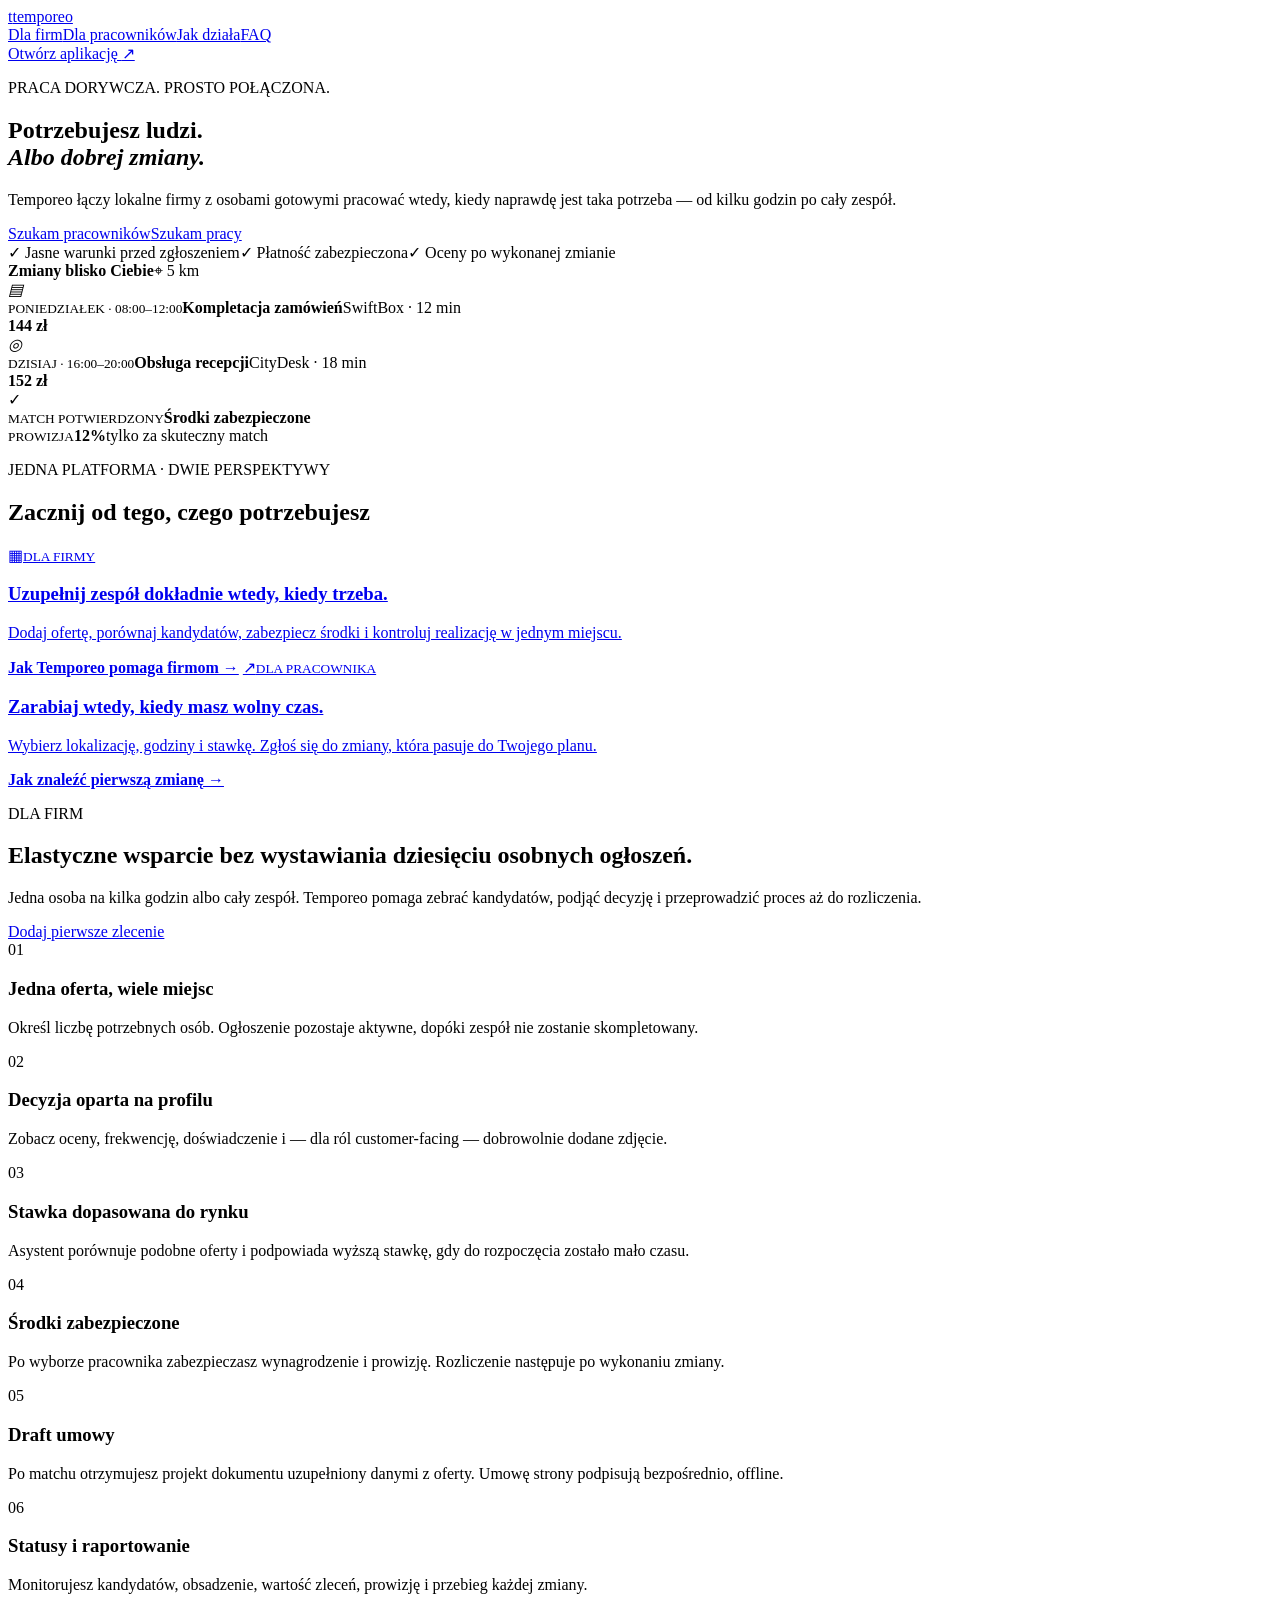
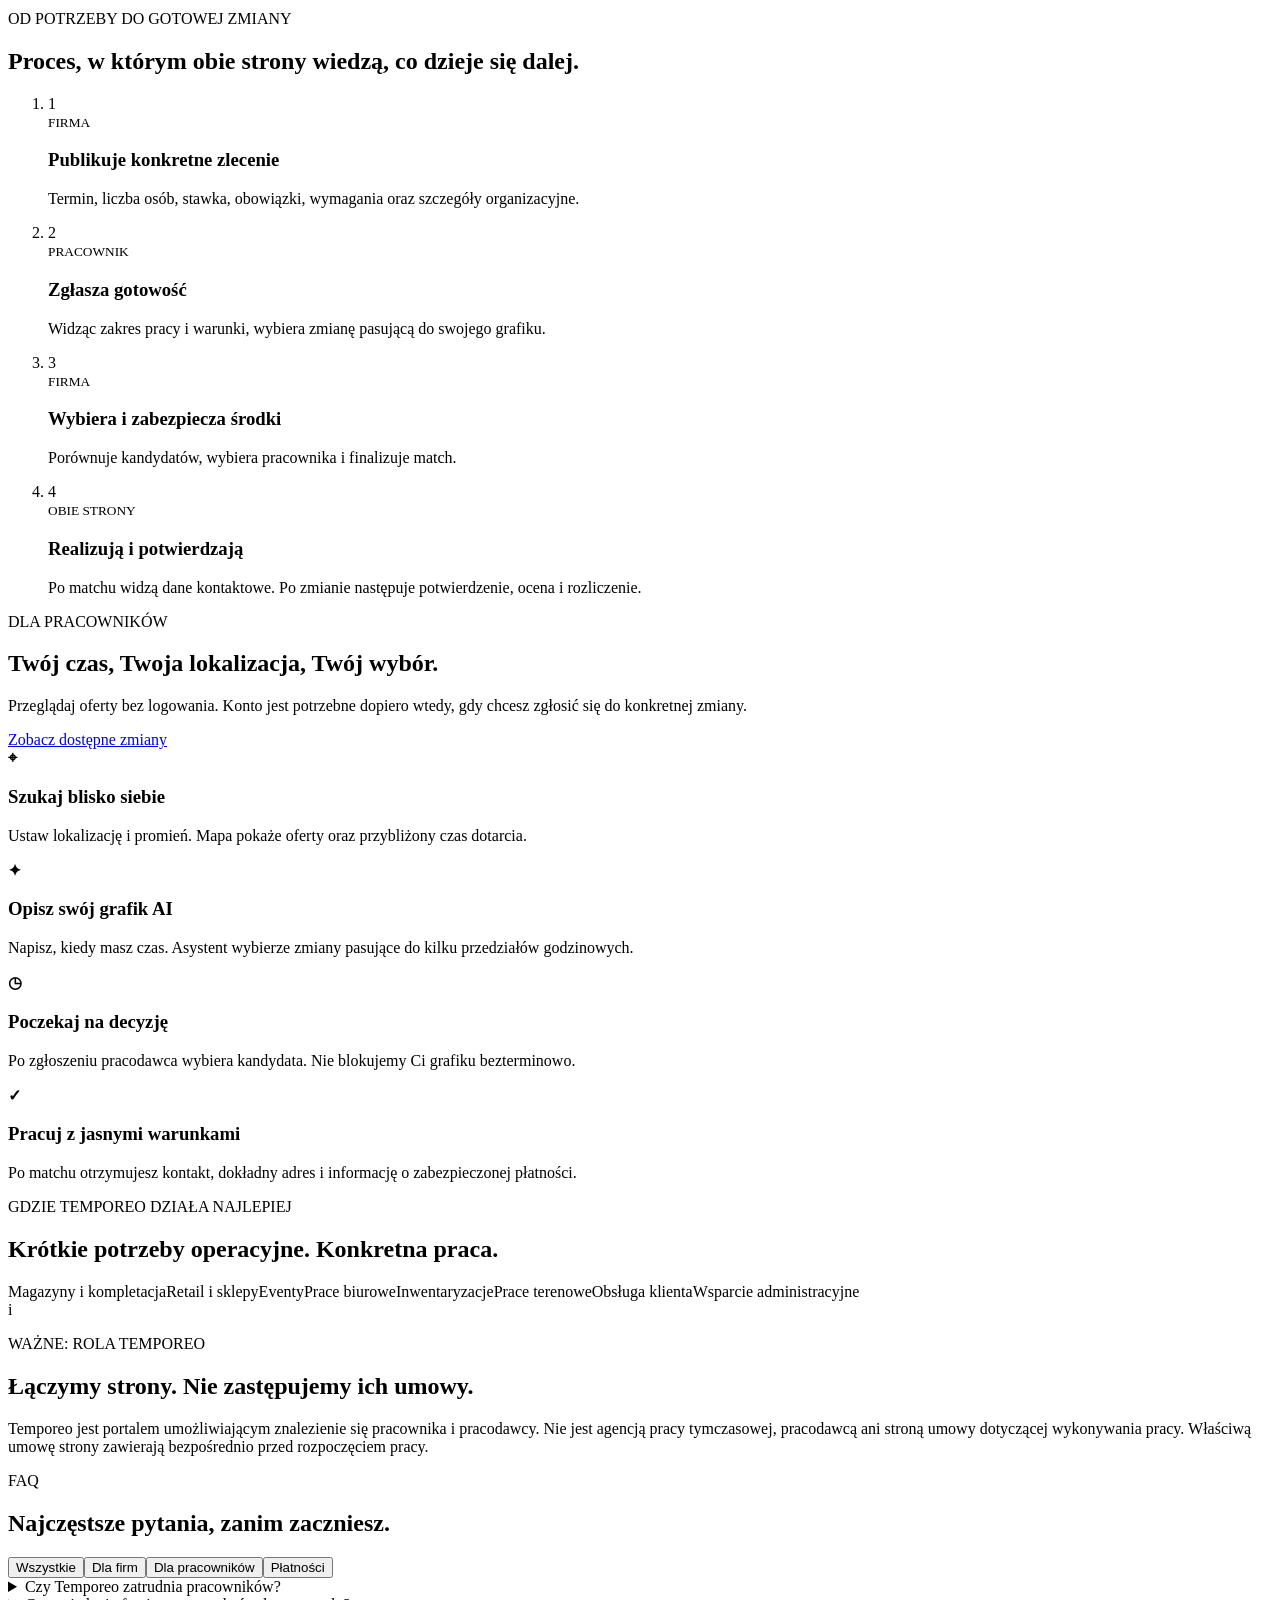
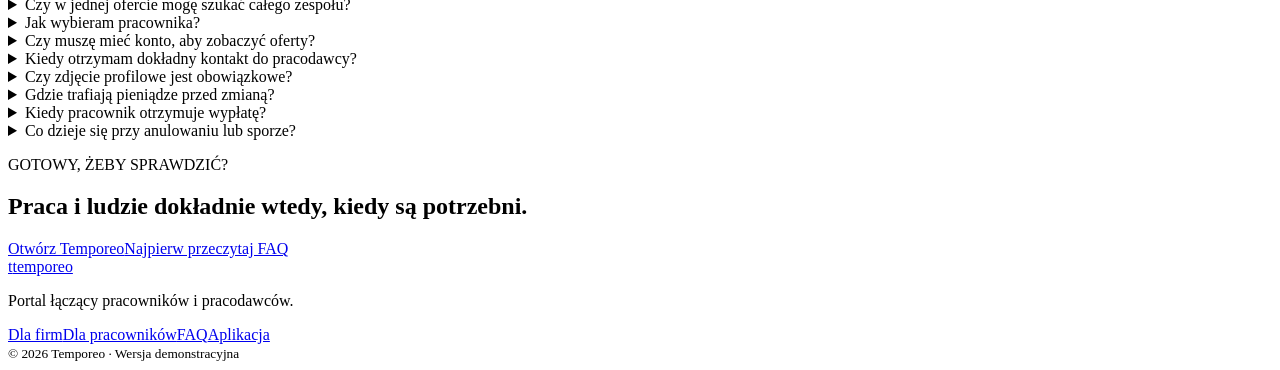
==== marketing.html @ 5b1dfc1e "Add Temporeo marketing landing page" ====
<!doctype html>
<html lang="pl">
<head>
  <meta charset="UTF-8">
  <meta name="viewport" content="width=device-width,initial-scale=1">
  <meta name="theme-color" content="#0b1739">
  <meta name="description" content="Temporeo łączy firmy potrzebujące elastycznego wsparcia z osobami gotowymi podjąć krótkie, lokalne zlecenia.">
  <title>Temporeo — elastyczna praca i szybkie wsparcie dla firm</title>
  <link rel="preconnect" href="https://fonts.googleapis.com">
  <link rel="preconnect" href="https://fonts.gstatic.com" crossorigin>
  <link href="https://fonts.googleapis.com/css2?family=DM+Sans:wght@400;500;600;700&family=Manrope:wght@600;700;800&display=swap" rel="stylesheet">
  <link rel="stylesheet" href="marketing.css">
</head>
<body>
  <header class="m-nav">
    <a class="m-brand" href="#top"><span>t</span>temporeo</a>
    <nav aria-label="Nawigacja strony">
      <a href="#firmy">Dla firm</a><a href="#pracownicy">Dla pracowników</a><a href="#jak-dziala">Jak działa</a><a href="#faq">FAQ</a>
    </nav>
    <a class="nav-cta" href="index.html">Otwórz aplikację <span>↗</span></a>
  </header>

  <main id="top">
    <section class="m-hero">
      <div class="hero-copy">
        <p class="kicker"><i></i> PRACA DORYWCZA. PROSTO POŁĄCZONA.</p>
        <h1>Potrzebujesz ludzi.<br><em>Albo dobrej zmiany.</em></h1>
        <p class="hero-lead">Temporeo łączy lokalne firmy z osobami gotowymi pracować wtedy, kiedy naprawdę jest taka potrzeba — od kilku godzin po cały zespół.</p>
        <div class="hero-actions"><a class="cta lime" href="#firmy">Szukam pracowników</a><a class="cta ghost" href="#pracownicy">Szukam pracy</a></div>
        <div class="hero-proof"><span>✓ Jasne warunki przed zgłoszeniem</span><span>✓ Płatność zabezpieczona</span><span>✓ Oceny po wykonanej zmianie</span></div>
      </div>
      <div class="hero-product" aria-label="Podgląd działania aplikacji Temporeo">
        <div class="phone-card">
          <div class="phone-top"><b>Zmiany blisko Ciebie</b><span>⌖ 5 km</span></div>
          <article><i>▤</i><div><small>PONIEDZIAŁEK · 08:00–12:00</small><strong>Kompletacja zamówień</strong><span>SwiftBox · 12 min</span></div><b>144 zł</b></article>
          <article><i>◎</i><div><small>DZISIAJ · 16:00–20:00</small><strong>Obsługa recepcji</strong><span>CityDesk · 18 min</span></div><b>152 zł</b></article>
          <div class="match-card"><span>✓</span><div><small>MATCH POTWIERDZONY</small><strong>Środki zabezpieczone</strong></div></div>
        </div>
        <div class="floating-stat"><small>PROWIZJA</small><strong>12%</strong><span>tylko za skuteczny match</span></div>
      </div>
    </section>

    <section class="role-choice" aria-labelledby="role-title">
      <p class="kicker">JEDNA PLATFORMA · DWIE PERSPEKTYWY</p><h2 id="role-title">Zacznij od tego, czego potrzebujesz</h2>
      <div class="role-grid">
        <a href="#firmy" class="role-card company"><span class="role-icon">▦</span><small>DLA FIRMY</small><h3>Uzupełnij zespół dokładnie wtedy, kiedy trzeba.</h3><p>Dodaj ofertę, porównaj kandydatów, zabezpiecz środki i kontroluj realizację w jednym miejscu.</p><b>Jak Temporeo pomaga firmom →</b></a>
        <a href="#pracownicy" class="role-card worker"><span class="role-icon">↗</span><small>DLA PRACOWNIKA</small><h3>Zarabiaj wtedy, kiedy masz wolny czas.</h3><p>Wybierz lokalizację, godziny i stawkę. Zgłoś się do zmiany, która pasuje do Twojego planu.</p><b>Jak znaleźć pierwszą zmianę →</b></a>
      </div>
    </section>

    <section id="firmy" class="audience-section navy-section">
      <div class="audience-intro"><p class="kicker">DLA FIRM</p><h2>Elastyczne wsparcie bez wystawiania dziesięciu osobnych ogłoszeń.</h2><p>Jedna osoba na kilka godzin albo cały zespół. Temporeo pomaga zebrać kandydatów, podjąć decyzję i przeprowadzić proces aż do rozliczenia.</p><a class="cta lime" href="index.html">Dodaj pierwsze zlecenie</a></div>
      <div class="benefit-grid">
        <article><span>01</span><h3>Jedna oferta, wiele miejsc</h3><p>Określ liczbę potrzebnych osób. Ogłoszenie pozostaje aktywne, dopóki zespół nie zostanie skompletowany.</p></article>
        <article><span>02</span><h3>Decyzja oparta na profilu</h3><p>Zobacz oceny, frekwencję, doświadczenie i — dla ról customer-facing — dobrowolnie dodane zdjęcie.</p></article>
        <article><span>03</span><h3>Stawka dopasowana do rynku</h3><p>Asystent porównuje podobne oferty i podpowiada wyższą stawkę, gdy do rozpoczęcia zostało mało czasu.</p></article>
        <article><span>04</span><h3>Środki zabezpieczone</h3><p>Po wyborze pracownika zabezpieczasz wynagrodzenie i prowizję. Rozliczenie następuje po wykonaniu zmiany.</p></article>
        <article><span>05</span><h3>Draft umowy</h3><p>Po matchu otrzymujesz projekt dokumentu uzupełniony danymi z oferty. Umowę strony podpisują bezpośrednio, offline.</p></article>
        <article><span>06</span><h3>Statusy i raportowanie</h3><p>Monitorujesz kandydatów, obsadzenie, wartość zleceń, prowizję i przebieg każdej zmiany.</p></article>
      </div>
    </section>

    <section id="jak-dziala" class="process-section">
      <div class="section-head"><p class="kicker">OD POTRZEBY DO GOTOWEJ ZMIANY</p><h2>Proces, w którym obie strony wiedzą, co dzieje się dalej.</h2></div>
      <ol class="process-list">
        <li><span>1</span><div><small>FIRMA</small><h3>Publikuje konkretne zlecenie</h3><p>Termin, liczba osób, stawka, obowiązki, wymagania oraz szczegóły organizacyjne.</p></div></li>
        <li><span>2</span><div><small>PRACOWNIK</small><h3>Zgłasza gotowość</h3><p>Widząc zakres pracy i warunki, wybiera zmianę pasującą do swojego grafiku.</p></div></li>
        <li><span>3</span><div><small>FIRMA</small><h3>Wybiera i zabezpiecza środki</h3><p>Porównuje kandydatów, wybiera pracownika i finalizuje match.</p></div></li>
        <li><span>4</span><div><small>OBIE STRONY</small><h3>Realizują i potwierdzają</h3><p>Po matchu widzą dane kontaktowe. Po zmianie następuje potwierdzenie, ocena i rozliczenie.</p></div></li>
      </ol>
    </section>

    <section id="pracownicy" class="audience-section worker-section">
      <div class="audience-intro"><p class="kicker">DLA PRACOWNIKÓW</p><h2>Twój czas, Twoja lokalizacja, Twój wybór.</h2><p>Przeglądaj oferty bez logowania. Konto jest potrzebne dopiero wtedy, gdy chcesz zgłosić się do konkretnej zmiany.</p><a class="cta navy" href="index.html">Zobacz dostępne zmiany</a></div>
      <div class="worker-steps">
        <article><b>⌖</b><h3>Szukaj blisko siebie</h3><p>Ustaw lokalizację i promień. Mapa pokaże oferty oraz przybliżony czas dotarcia.</p></article>
        <article><b>✦</b><h3>Opisz swój grafik AI</h3><p>Napisz, kiedy masz czas. Asystent wybierze zmiany pasujące do kilku przedziałów godzinowych.</p></article>
        <article><b>◷</b><h3>Poczekaj na decyzję</h3><p>Po zgłoszeniu pracodawca wybiera kandydata. Nie blokujemy Ci grafiku bezterminowo.</p></article>
        <article><b>✓</b><h3>Pracuj z jasnymi warunkami</h3><p>Po matchu otrzymujesz kontakt, dokładny adres i informację o zabezpieczonej płatności.</p></article>
      </div>
    </section>

    <section class="scope-section">
      <div><p class="kicker">GDZIE TEMPOREO DZIAŁA NAJLEPIEJ</p><h2>Krótkie potrzeby operacyjne. Konkretna praca.</h2></div>
      <div class="scope-tags"><span>Magazyny i kompletacja</span><span>Retail i sklepy</span><span>Eventy</span><span>Prace biurowe</span><span>Inwentaryzacje</span><span>Prace terenowe</span><span>Obsługa klienta</span><span>Wsparcie administracyjne</span></div>
    </section>

    <section class="role-note">
      <span>i</span><div><p class="kicker">WAŻNE: ROLA TEMPOREO</p><h2>Łączymy strony. Nie zastępujemy ich umowy.</h2><p>Temporeo jest portalem umożliwiającym znalezienie się pracownika i pracodawcy. Nie jest agencją pracy tymczasowej, pracodawcą ani stroną umowy dotyczącej wykonywania pracy. Właściwą umowę strony zawierają bezpośrednio przed rozpoczęciem pracy.</p></div>
    </section>

    <section id="faq" class="faq-section">
      <div class="section-head"><p class="kicker">FAQ</p><h2>Najczęstsze pytania, zanim zaczniesz.</h2></div>
      <div class="faq-tabs"><button class="active" data-faq="all">Wszystkie</button><button data-faq="company">Dla firm</button><button data-faq="worker">Dla pracowników</button><button data-faq="payment">Płatności</button></div>
      <div class="faq-list">
        <details data-category="company"><summary>Czy Temporeo zatrudnia pracowników?</summary><p>Nie. Temporeo kojarzy strony. Pracodawca i pracownik zawierają właściwą umowę bezpośrednio, poza platformą.</p></details>
        <details data-category="company"><summary>Czy w jednej ofercie mogę szukać całego zespołu?</summary><p>Tak. Podajesz liczbę potrzebnych osób, a oferta pozostaje dostępna do obsadzenia wszystkich miejsc.</p></details>
        <details data-category="company"><summary>Jak wybieram pracownika?</summary><p>Po zgłoszeniach widzisz profile kandydatów, historię ocen, frekwencję i umiejętności. Po wyborze zabezpieczasz środki i potwierdzasz match.</p></details>
        <details data-category="worker"><summary>Czy muszę mieć konto, aby zobaczyć oferty?</summary><p>Nie. Oferty i informacje ogólne możesz przeglądać jako gość. Logowanie jest wymagane przy zgłoszeniu na zmianę.</p></details>
        <details data-category="worker"><summary>Kiedy otrzymam dokładny kontakt do pracodawcy?</summary><p>Po tym, gdy pracodawca wybierze Cię, zabezpieczy środki i match zostanie potwierdzony.</p></details>
        <details data-category="worker"><summary>Czy zdjęcie profilowe jest obowiązkowe?</summary><p>Tylko przy aplikowaniu do ofert oznaczonych jako customer-facing. Przy pozostałych zleceniach możesz korzystać z platformy bez zdjęcia.</p></details>
        <details data-category="payment"><summary>Gdzie trafiają pieniądze przed zmianą?</summary><p>Docelowo środki będą zabezpieczane u licencjonowanego operatora płatności i przypisane do konkretnego matchu. Temporeo nie prowadzi samodzielnie portfela użytkownika.</p></details>
        <details data-category="payment"><summary>Kiedy pracownik otrzymuje wypłatę?</summary><p>Po wykonaniu i potwierdzeniu zmiany operator zwalnia ustaloną kwotę na rachunek pracownika, a prowizję na rzecz Temporeo.</p></details>
        <details data-category="payment"><summary>Co dzieje się przy anulowaniu lub sporze?</summary><p>Przy prawidłowym anulowaniu środki wracają zgodnie z zasadami. W przypadku sporu pozostają zabezpieczone do czasu wyjaśnienia.</p></details>
      </div>
    </section>

    <section class="final-cta"><p class="kicker">GOTOWY, ŻEBY SPRAWDZIĆ?</p><h2>Praca i ludzie dokładnie wtedy, kiedy są potrzebni.</h2><div><a class="cta lime" href="index.html">Otwórz Temporeo</a><a class="cta light" href="#faq">Najpierw przeczytaj FAQ</a></div></section>
  </main>

  <footer><a class="m-brand" href="#top"><span>t</span>temporeo</a><p>Portal łączący pracowników i pracodawców.</p><div><a href="#firmy">Dla firm</a><a href="#pracownicy">Dla pracowników</a><a href="#faq">FAQ</a><a href="index.html">Aplikacja</a></div><small>© 2026 Temporeo · Wersja demonstracyjna</small></footer>
  <script>
    document.querySelectorAll('[data-faq]').forEach(button=>button.addEventListener('click',()=>{document.querySelectorAll('[data-faq]').forEach(item=>item.classList.toggle('active',item===button));document.querySelectorAll('.faq-list details').forEach(item=>item.hidden=button.dataset.faq!=='all'&&item.dataset.category!==button.dataset.faq)}));
  </script>
</body>
</html>
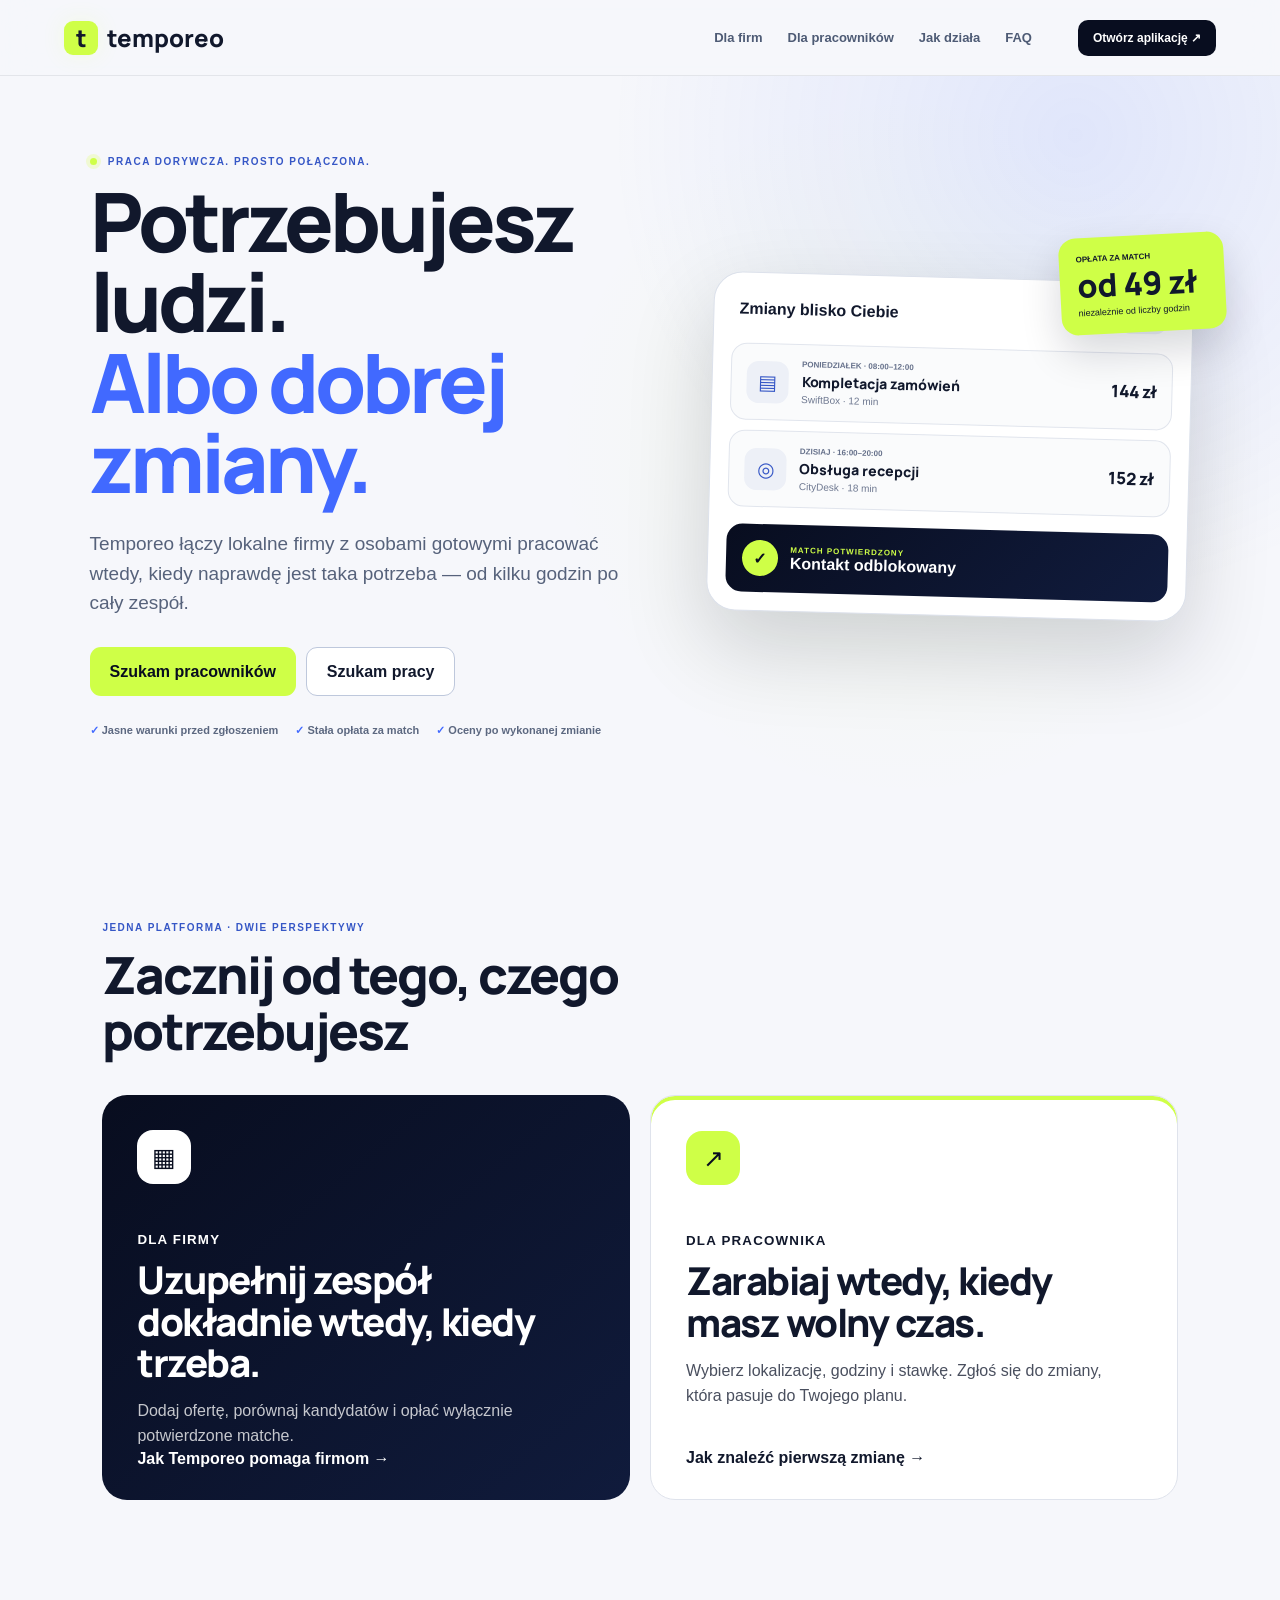
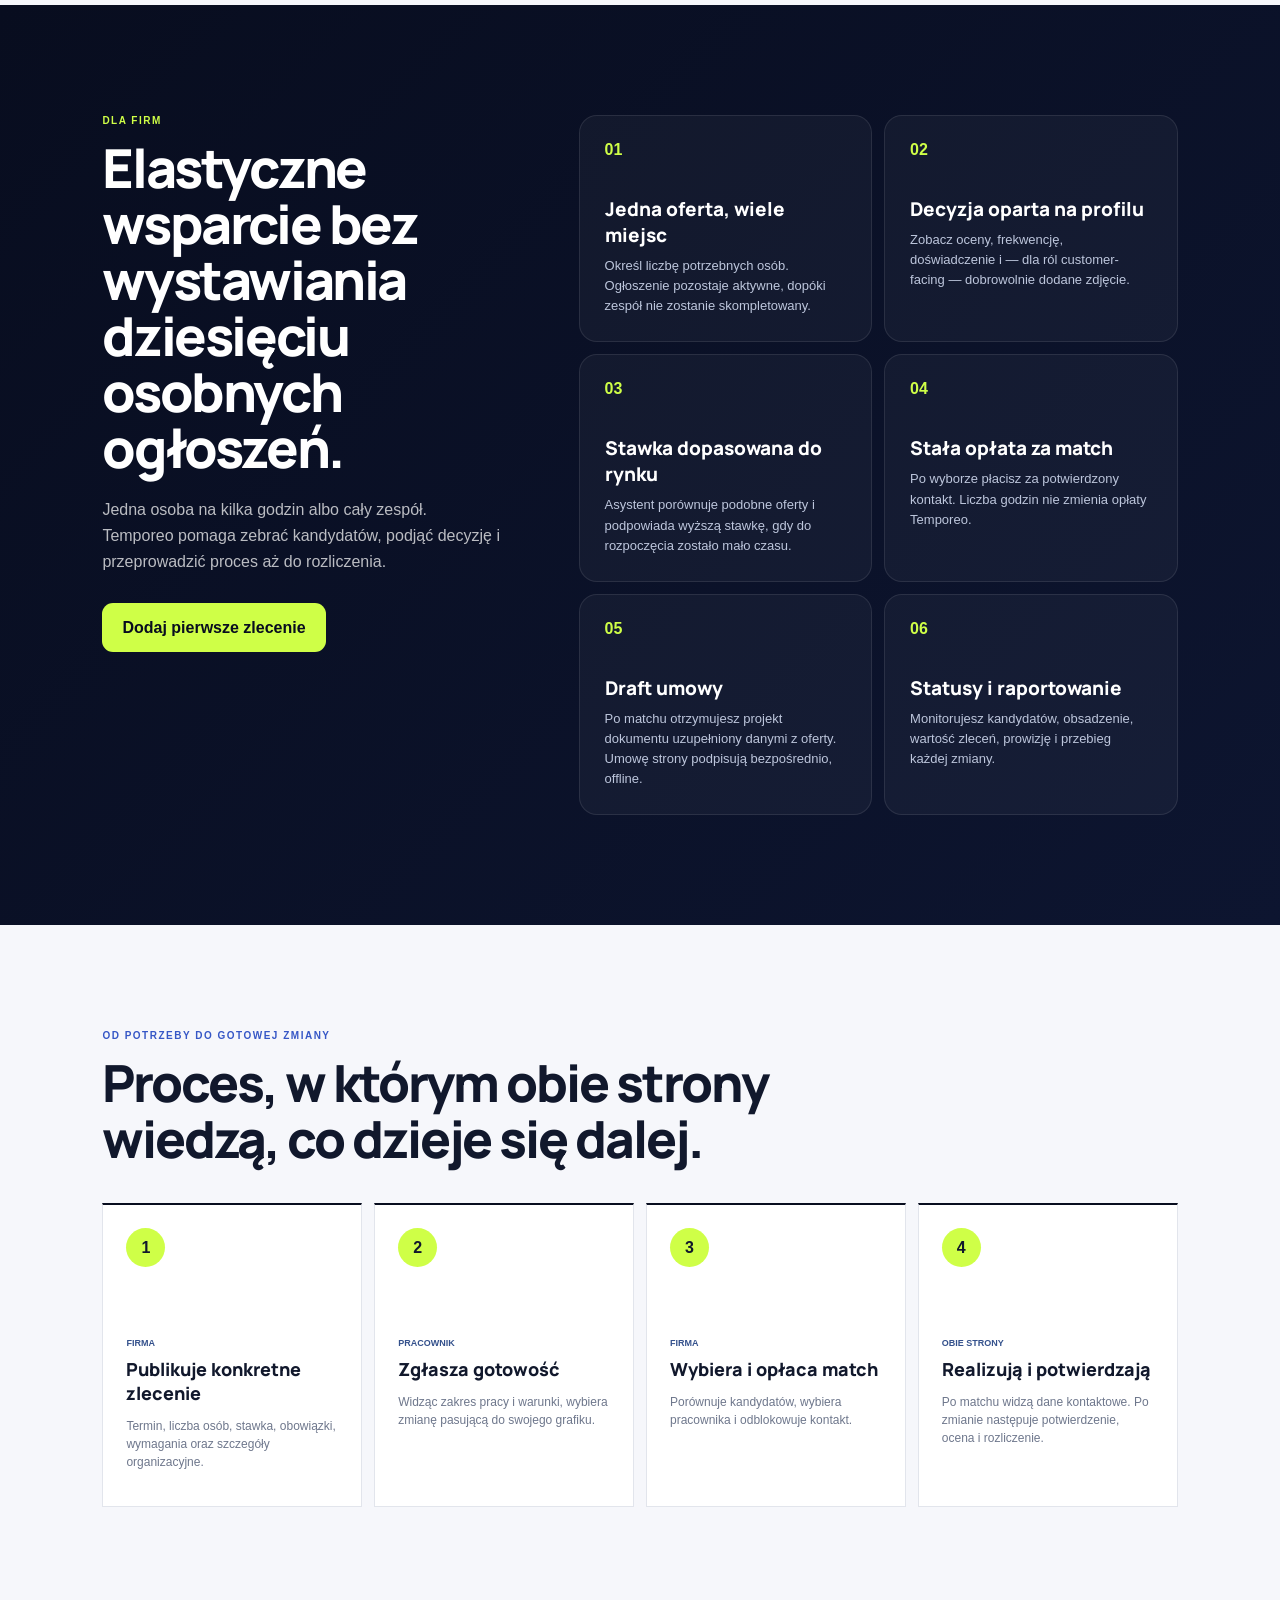
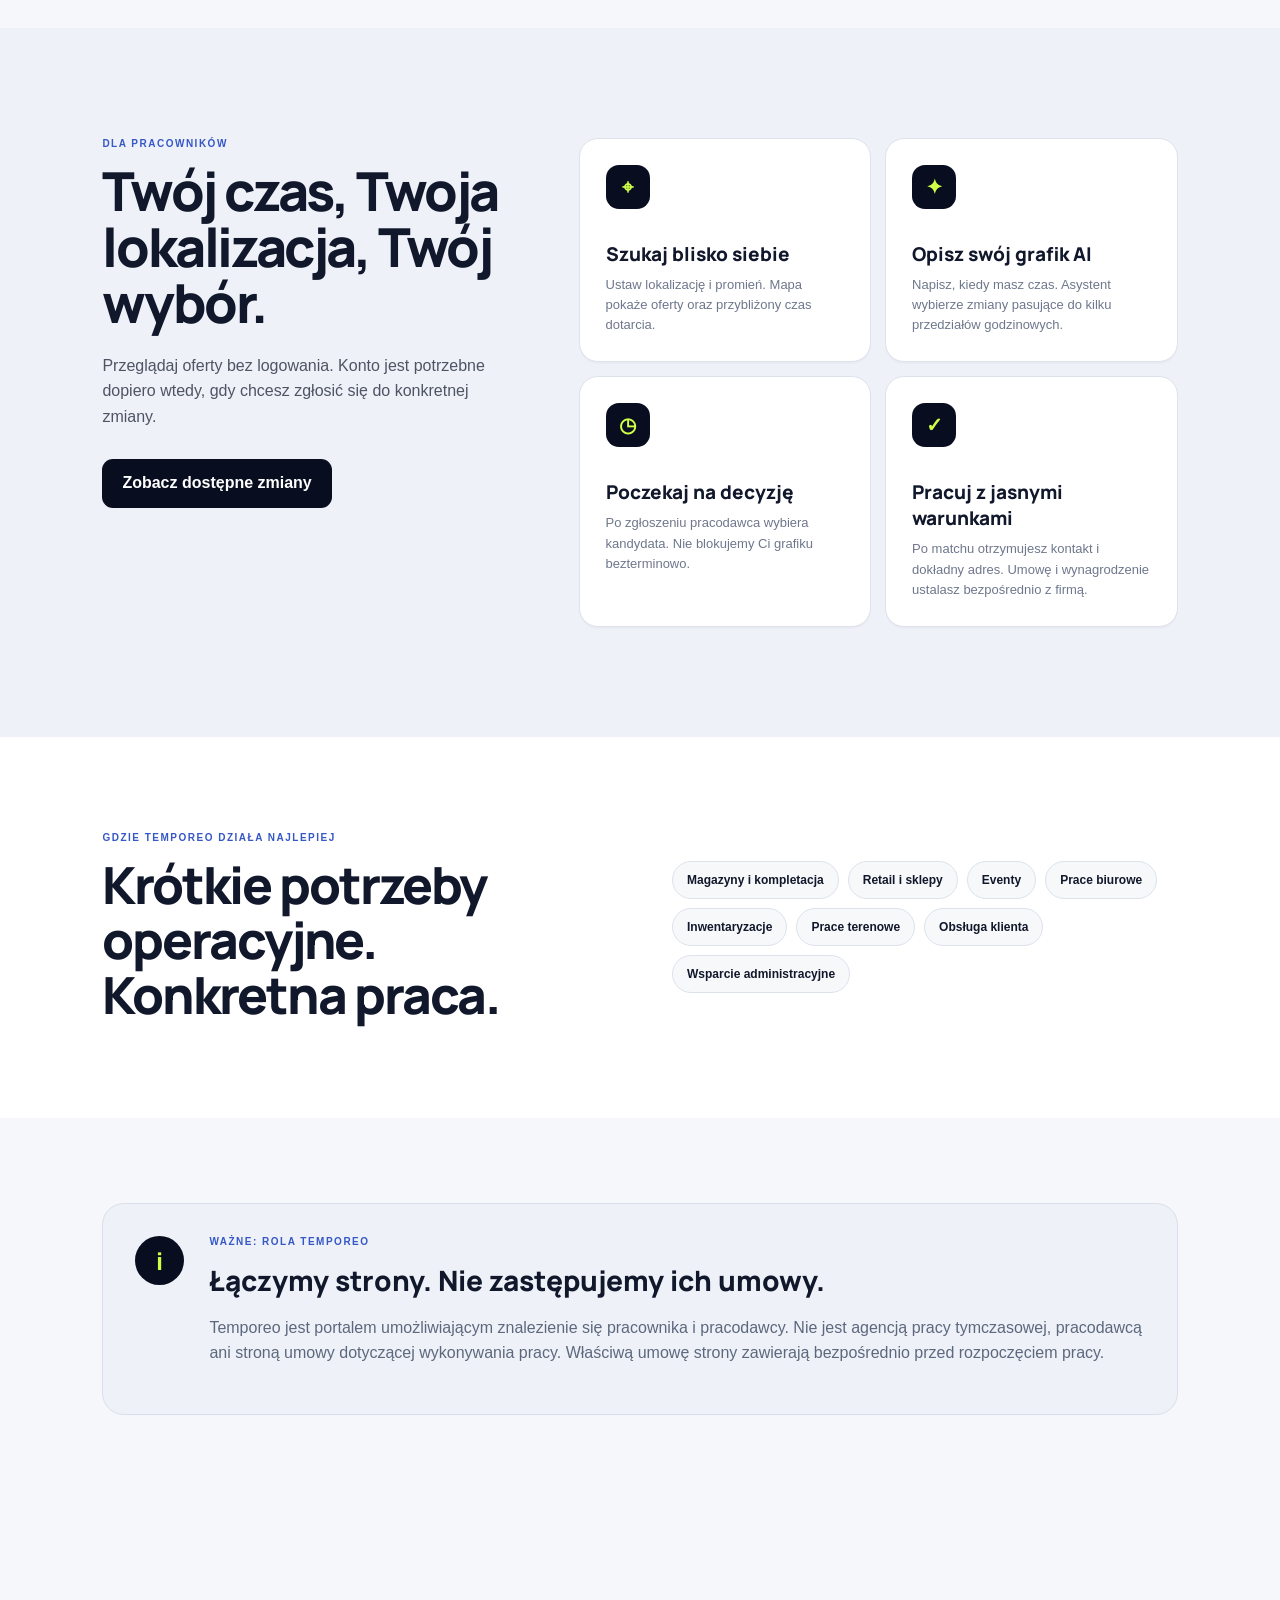
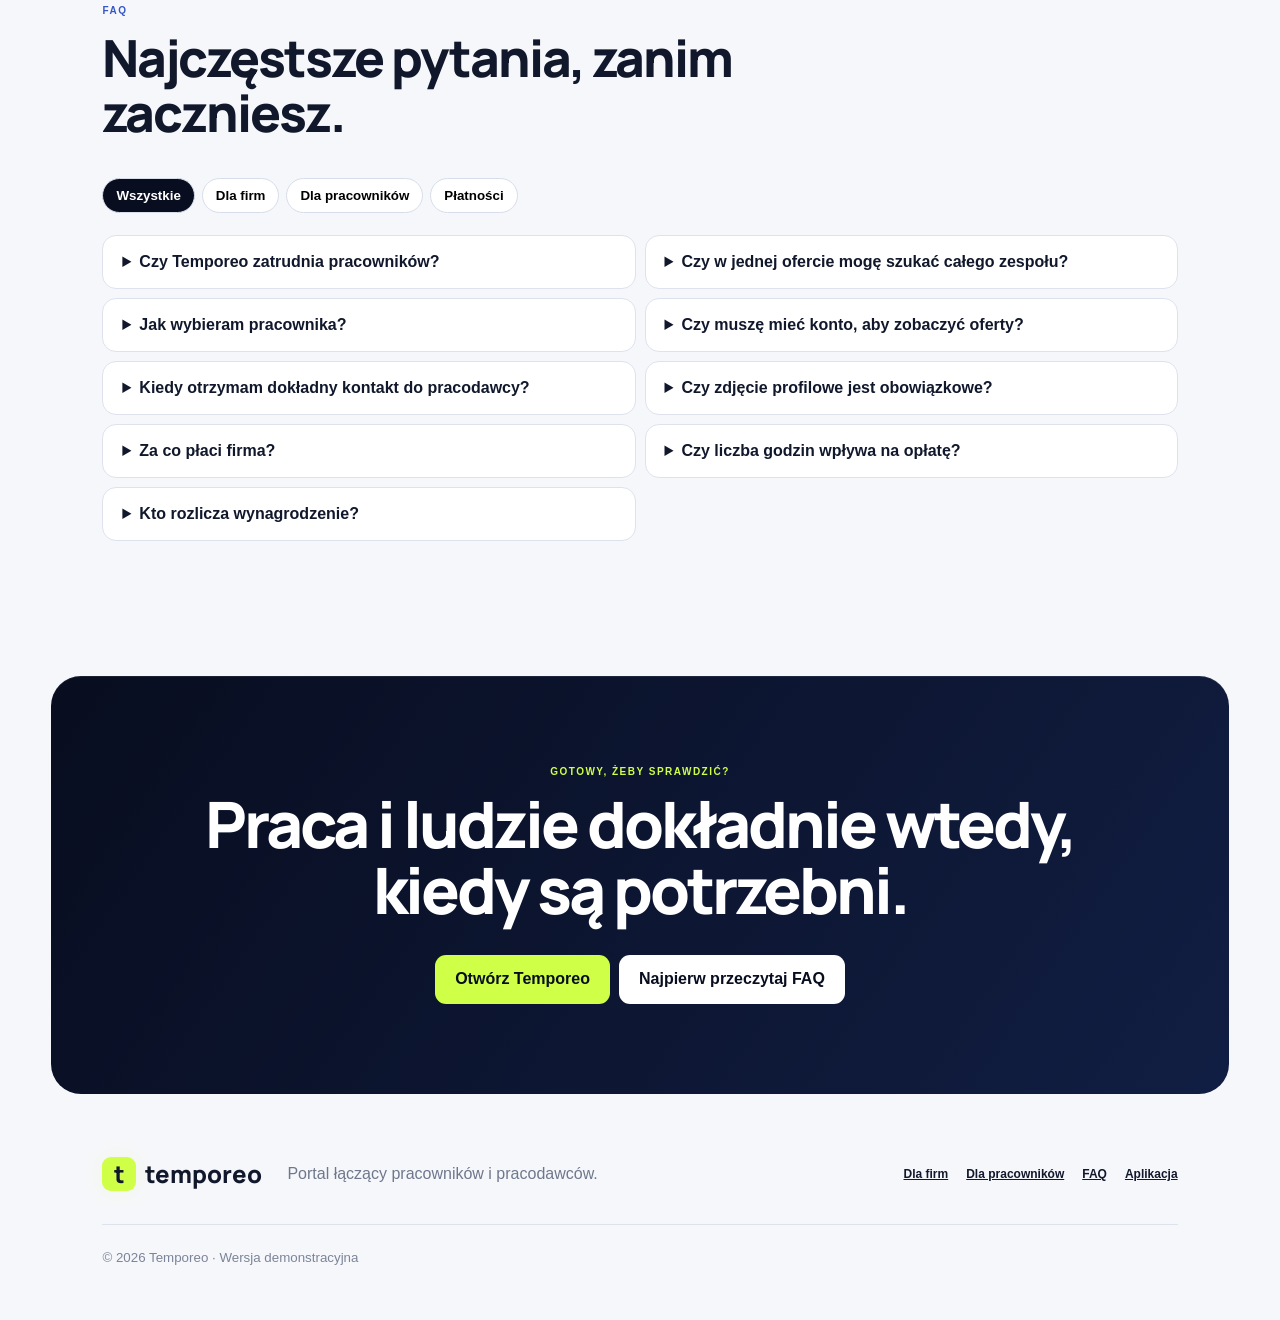
==== commit 72afaa9b: "Zaktualizuj model opłat na stronie informacyjnej" ====
--- a/marketing.html
+++ b/marketing.html
@@ -27,23 +27,23 @@
         <h1>Potrzebujesz ludzi.<br><em>Albo dobrej zmiany.</em></h1>
         <p class="hero-lead">Temporeo łączy lokalne firmy z osobami gotowymi pracować wtedy, kiedy naprawdę jest taka potrzeba — od kilku godzin po cały zespół.</p>
         <div class="hero-actions"><a class="cta lime" href="#firmy">Szukam pracowników</a><a class="cta ghost" href="#pracownicy">Szukam pracy</a></div>
-        <div class="hero-proof"><span>✓ Jasne warunki przed zgłoszeniem</span><span>✓ Płatność zabezpieczona</span><span>✓ Oceny po wykonanej zmianie</span></div>
+        <div class="hero-proof"><span>✓ Jasne warunki przed zgłoszeniem</span><span>✓ Stała opłata za match</span><span>✓ Oceny po wykonanej zmianie</span></div>
       </div>
       <div class="hero-product" aria-label="Podgląd działania aplikacji Temporeo">
         <div class="phone-card">
           <div class="phone-top"><b>Zmiany blisko Ciebie</b><span>⌖ 5 km</span></div>
           <article><i>▤</i><div><small>PONIEDZIAŁEK · 08:00–12:00</small><strong>Kompletacja zamówień</strong><span>SwiftBox · 12 min</span></div><b>144 zł</b></article>
           <article><i>◎</i><div><small>DZISIAJ · 16:00–20:00</small><strong>Obsługa recepcji</strong><span>CityDesk · 18 min</span></div><b>152 zł</b></article>
-          <div class="match-card"><span>✓</span><div><small>MATCH POTWIERDZONY</small><strong>Środki zabezpieczone</strong></div></div>
+          <div class="match-card"><span>✓</span><div><small>MATCH POTWIERDZONY</small><strong>Kontakt odblokowany</strong></div></div>
         </div>
-        <div class="floating-stat"><small>PROWIZJA</small><strong>12%</strong><span>tylko za skuteczny match</span></div>
+        <div class="floating-stat"><small>OPŁATA ZA MATCH</small><strong>od 49 zł</strong><span>niezależnie od liczby godzin</span></div>
       </div>
     </section>
 
     <section class="role-choice" aria-labelledby="role-title">
       <p class="kicker">JEDNA PLATFORMA · DWIE PERSPEKTYWY</p><h2 id="role-title">Zacznij od tego, czego potrzebujesz</h2>
       <div class="role-grid">
-        <a href="#firmy" class="role-card company"><span class="role-icon">▦</span><small>DLA FIRMY</small><h3>Uzupełnij zespół dokładnie wtedy, kiedy trzeba.</h3><p>Dodaj ofertę, porównaj kandydatów, zabezpiecz środki i kontroluj realizację w jednym miejscu.</p><b>Jak Temporeo pomaga firmom →</b></a>
+        <a href="#firmy" class="role-card company"><span class="role-icon">▦</span><small>DLA FIRMY</small><h3>Uzupełnij zespół dokładnie wtedy, kiedy trzeba.</h3><p>Dodaj ofertę, porównaj kandydatów i opłać wyłącznie potwierdzone matche.</p><b>Jak Temporeo pomaga firmom →</b></a>
         <a href="#pracownicy" class="role-card worker"><span class="role-icon">↗</span><small>DLA PRACOWNIKA</small><h3>Zarabiaj wtedy, kiedy masz wolny czas.</h3><p>Wybierz lokalizację, godziny i stawkę. Zgłoś się do zmiany, która pasuje do Twojego planu.</p><b>Jak znaleźć pierwszą zmianę →</b></a>
       </div>
     </section>
@@ -54,7 +54,7 @@
         <article><span>01</span><h3>Jedna oferta, wiele miejsc</h3><p>Określ liczbę potrzebnych osób. Ogłoszenie pozostaje aktywne, dopóki zespół nie zostanie skompletowany.</p></article>
         <article><span>02</span><h3>Decyzja oparta na profilu</h3><p>Zobacz oceny, frekwencję, doświadczenie i — dla ról customer-facing — dobrowolnie dodane zdjęcie.</p></article>
         <article><span>03</span><h3>Stawka dopasowana do rynku</h3><p>Asystent porównuje podobne oferty i podpowiada wyższą stawkę, gdy do rozpoczęcia zostało mało czasu.</p></article>
-        <article><span>04</span><h3>Środki zabezpieczone</h3><p>Po wyborze pracownika zabezpieczasz wynagrodzenie i prowizję. Rozliczenie następuje po wykonaniu zmiany.</p></article>
+        <article><span>04</span><h3>Stała opłata za match</h3><p>Po wyborze płacisz za potwierdzony kontakt. Liczba godzin nie zmienia opłaty Temporeo.</p></article>
         <article><span>05</span><h3>Draft umowy</h3><p>Po matchu otrzymujesz projekt dokumentu uzupełniony danymi z oferty. Umowę strony podpisują bezpośrednio, offline.</p></article>
         <article><span>06</span><h3>Statusy i raportowanie</h3><p>Monitorujesz kandydatów, obsadzenie, wartość zleceń, prowizję i przebieg każdej zmiany.</p></article>
       </div>
@@ -65,7 +65,7 @@
       <ol class="process-list">
         <li><span>1</span><div><small>FIRMA</small><h3>Publikuje konkretne zlecenie</h3><p>Termin, liczba osób, stawka, obowiązki, wymagania oraz szczegóły organizacyjne.</p></div></li>
         <li><span>2</span><div><small>PRACOWNIK</small><h3>Zgłasza gotowość</h3><p>Widząc zakres pracy i warunki, wybiera zmianę pasującą do swojego grafiku.</p></div></li>
-        <li><span>3</span><div><small>FIRMA</small><h3>Wybiera i zabezpiecza środki</h3><p>Porównuje kandydatów, wybiera pracownika i finalizuje match.</p></div></li>
+        <li><span>3</span><div><small>FIRMA</small><h3>Wybiera i opłaca match</h3><p>Porównuje kandydatów, wybiera pracownika i odblokowuje kontakt.</p></div></li>
         <li><span>4</span><div><small>OBIE STRONY</small><h3>Realizują i potwierdzają</h3><p>Po matchu widzą dane kontaktowe. Po zmianie następuje potwierdzenie, ocena i rozliczenie.</p></div></li>
       </ol>
     </section>
@@ -76,7 +76,7 @@
         <article><b>⌖</b><h3>Szukaj blisko siebie</h3><p>Ustaw lokalizację i promień. Mapa pokaże oferty oraz przybliżony czas dotarcia.</p></article>
         <article><b>✦</b><h3>Opisz swój grafik AI</h3><p>Napisz, kiedy masz czas. Asystent wybierze zmiany pasujące do kilku przedziałów godzinowych.</p></article>
         <article><b>◷</b><h3>Poczekaj na decyzję</h3><p>Po zgłoszeniu pracodawca wybiera kandydata. Nie blokujemy Ci grafiku bezterminowo.</p></article>
-        <article><b>✓</b><h3>Pracuj z jasnymi warunkami</h3><p>Po matchu otrzymujesz kontakt, dokładny adres i informację o zabezpieczonej płatności.</p></article>
+        <article><b>✓</b><h3>Pracuj z jasnymi warunkami</h3><p>Po matchu otrzymujesz kontakt i dokładny adres. Umowę i wynagrodzenie ustalasz bezpośrednio z firmą.</p></article>
       </div>
     </section>
 
@@ -95,13 +95,13 @@
       <div class="faq-list">
         <details data-category="company"><summary>Czy Temporeo zatrudnia pracowników?</summary><p>Nie. Temporeo kojarzy strony. Pracodawca i pracownik zawierają właściwą umowę bezpośrednio, poza platformą.</p></details>
         <details data-category="company"><summary>Czy w jednej ofercie mogę szukać całego zespołu?</summary><p>Tak. Podajesz liczbę potrzebnych osób, a oferta pozostaje dostępna do obsadzenia wszystkich miejsc.</p></details>
-        <details data-category="company"><summary>Jak wybieram pracownika?</summary><p>Po zgłoszeniach widzisz profile kandydatów, historię ocen, frekwencję i umiejętności. Po wyborze zabezpieczasz środki i potwierdzasz match.</p></details>
+        <details data-category="company"><summary>Jak wybieram pracownika?</summary><p>Po zgłoszeniach widzisz profile kandydatów, historię ocen, frekwencję i umiejętności. Po wyborze opłacasz match i otrzymujesz kontakt.</p></details>
         <details data-category="worker"><summary>Czy muszę mieć konto, aby zobaczyć oferty?</summary><p>Nie. Oferty i informacje ogólne możesz przeglądać jako gość. Logowanie jest wymagane przy zgłoszeniu na zmianę.</p></details>
-        <details data-category="worker"><summary>Kiedy otrzymam dokładny kontakt do pracodawcy?</summary><p>Po tym, gdy pracodawca wybierze Cię, zabezpieczy środki i match zostanie potwierdzony.</p></details>
+        <details data-category="worker"><summary>Kiedy otrzymam dokładny kontakt do pracodawcy?</summary><p>Po tym, gdy pracodawca wybierze Cię, opłaci match i kontakt zostanie odblokowany.</p></details>
         <details data-category="worker"><summary>Czy zdjęcie profilowe jest obowiązkowe?</summary><p>Tylko przy aplikowaniu do ofert oznaczonych jako customer-facing. Przy pozostałych zleceniach możesz korzystać z platformy bez zdjęcia.</p></details>
-        <details data-category="payment"><summary>Gdzie trafiają pieniądze przed zmianą?</summary><p>Docelowo środki będą zabezpieczane u licencjonowanego operatora płatności i przypisane do konkretnego matchu. Temporeo nie prowadzi samodzielnie portfela użytkownika.</p></details>
-        <details data-category="payment"><summary>Kiedy pracownik otrzymuje wypłatę?</summary><p>Po wykonaniu i potwierdzeniu zmiany operator zwalnia ustaloną kwotę na rachunek pracownika, a prowizję na rzecz Temporeo.</p></details>
-        <details data-category="payment"><summary>Co dzieje się przy anulowaniu lub sporze?</summary><p>Przy prawidłowym anulowaniu środki wracają zgodnie z zasadami. W przypadku sporu pozostają zabezpieczone do czasu wyjaśnienia.</p></details>
+        <details data-category="payment"><summary>Za co płaci firma?</summary><p>Za obustronnie potwierdzony match i odblokowanie kontaktu. Temporeo nie pobiera ani nie rozlicza wynagrodzenia pracownika.</p></details>
+        <details data-category="payment"><summary>Czy liczba godzin wpływa na opłatę?</summary><p>Nie. Opłata wynosi 49 zł standardowo, 69 zł dla ofert pilnych i 89 zł dla ofert ad hoc - za każdą potwierdzoną osobę.</p></details>
+        <details data-category="payment"><summary>Kto rozlicza wynagrodzenie?</summary><p>Firma i pracownik rozliczają umowę oraz wynagrodzenie bezpośrednio między sobą, poza Temporeo.</p></details>
       </div>
     </section>
 
--- a/marketing.css
+++ b/marketing.css
@@ -0,0 +1,10 @@
+:root{--navy:#0b1739;--navy2:#142b65;--blue:#315bd6;--lime:#d8ff45;--paper:#f4f6fa;--line:#dfe4ed;--muted:#68738a;--white:#fff}*{box-sizing:border-box}html{scroll-behavior:smooth}body{margin:0;background:var(--paper);color:var(--navy);font-family:'DM Sans',sans-serif}a{color:inherit}.m-nav{position:sticky;top:0;z-index:20;height:76px;display:flex;align-items:center;gap:36px;padding:0 max(24px,5vw);background:rgba(244,246,250,.9);border-bottom:1px solid rgba(11,23,57,.07);backdrop-filter:blur(18px)}.m-brand{display:flex;align-items:center;gap:9px;text-decoration:none;font:800 24px Manrope}.m-brand span{width:34px;height:34px;display:grid;place-items:center;border-radius:10px;background:var(--lime)}.m-nav nav{display:flex;gap:25px;margin-left:auto}.m-nav nav a{text-decoration:none;color:#4e5b75;font-weight:700;font-size:13px}.m-nav nav a:hover{color:var(--blue)}.nav-cta{margin-left:10px;padding:11px 15px;border-radius:10px;background:var(--navy);color:white;text-decoration:none;font-weight:800;font-size:12px}.m-hero{min-height:720px;display:grid;grid-template-columns:minmax(0,1.05fr) minmax(420px,.95fr);align-items:center;gap:7vw;padding:80px max(24px,7vw);overflow:hidden;background:radial-gradient(circle at 83% 16%,rgba(49,91,214,.14),transparent 28rem),radial-gradient(circle at 74% 50%,rgba(216,255,69,.13),transparent 21rem)}.kicker{margin:0 0 14px;color:#29498c;font-size:10px;font-weight:900;letter-spacing:1.5px}.kicker i{display:inline-block;width:7px;height:7px;margin-right:7px;border-radius:50%;background:var(--lime);box-shadow:0 0 0 4px rgba(216,255,69,.22)}.hero-copy h1{max-width:800px;margin:0;font:800 clamp(46px,6.4vw,88px)/.98 Manrope;letter-spacing:-4px}.hero-copy h1 em{color:var(--blue);font-style:normal}.hero-lead{max-width:680px;margin:27px 0;color:#56627b;font-size:19px;line-height:1.55}.hero-actions{display:flex;gap:10px;margin-top:30px}.cta{display:inline-flex;align-items:center;justify-content:center;min-height:49px;padding:0 20px;border-radius:11px;text-decoration:none;font-weight:900}.cta.lime{background:var(--lime);color:var(--navy);box-shadow:0 10px 25px rgba(124,151,27,.18)}.cta.ghost{border:1px solid #bec8dc;background:white}.cta.navy{background:var(--navy);color:white}.cta.light{background:white;color:var(--navy)}.hero-proof{display:flex;flex-wrap:wrap;gap:17px;margin-top:28px;color:#5c6880;font-size:11px;font-weight:700}.hero-proof span:First-letter{color:var(--blue)}.hero-product{position:relative;max-width:590px}.phone-card{position:relative;padding:18px;border:1px solid #d7deeb;border-radius:29px;background:#fff;box-shadow:0 35px 90px rgba(11,23,57,.18);transform:rotate(1.5deg)}.phone-top{display:flex;justify-content:space-between;padding:9px 7px 19px}.phone-top span{padding:6px 9px;border-radius:99px;background:#edf0f7;color:#34518c;font-size:10px;font-weight:800}.phone-card article{display:grid;grid-template-columns:auto 1fr auto;align-items:center;gap:13px;margin-bottom:10px;padding:15px;border:1px solid #e2e6ee;border-radius:16px;background:#f8f9fb}.phone-card article>i{width:42px;height:42px;display:grid;place-items:center;border-radius:12px;background:#e7ebf5;color:#173f91;font-style:normal;font-size:20px}.phone-card article small,.phone-card article strong,.phone-card article span{display:block}.phone-card article small{color:#66718b;font-size:8px;font-weight:900}.phone-card article strong{margin:3px 0;font:800 14px Manrope}.phone-card article span{color:#6e7890;font-size:10px}.phone-card article>b{font:800 17px Manrope}.match-card{display:flex;align-items:center;gap:12px;margin-top:17px;padding:16px;border-radius:16px;background:var(--navy);color:white}.match-card>span{width:36px;height:36px;display:grid;place-items:center;border-radius:50%;background:var(--lime);color:var(--navy);font-weight:900}.match-card small,.match-card strong{display:block}.match-card small{color:var(--lime);font-size:8px;font-weight:900;letter-spacing:1px}.floating-stat{position:absolute;right:-35px;top:-42px;display:grid;min-width:165px;padding:17px;border-radius:17px;background:var(--lime);box-shadow:0 17px 40px rgba(11,23,57,.18);transform:rotate(-3deg)}.floating-stat small{font-size:8px;font-weight:900}.floating-stat strong{font:800 32px Manrope}.floating-stat span{font-size:9px}.role-choice,.process-section,.faq-section{padding:105px max(24px,8vw)}.role-choice>h2,.section-head h2{max-width:800px;margin:0 0 37px;font:800 clamp(34px,4vw,58px)/1.08 Manrope;letter-spacing:-2px}.role-grid{display:grid;grid-template-columns:1fr 1fr;gap:20px}.role-card{position:relative;min-height:370px;padding:35px;border-radius:25px;text-decoration:none;overflow:hidden}.role-card.company{background:var(--navy);color:white}.role-card.worker{background:var(--lime)}.role-card .role-icon{width:54px;height:54px;display:grid;place-items:center;border-radius:16px;background:white;color:var(--navy);font-size:25px}.role-card small{display:block;margin:48px 0 12px;font-weight:900;letter-spacing:1.2px}.role-card h3{max-width:600px;margin:0;font:800 clamp(27px,3vw,43px)/1.08 Manrope;letter-spacing:-1.5px}.role-card p{max-width:570px;line-height:1.55;opacity:.76}.role-card b{position:absolute;left:35px;bottom:32px}.audience-section{padding:110px max(24px,8vw)}.navy-section{display:grid;grid-template-columns:.8fr 1.2fr;gap:6vw;background:var(--navy);color:white}.audience-intro{position:sticky;top:120px;align-self:start}.audience-intro h2{margin:0;font:800 clamp(35px,4.2vw,62px)/1.04 Manrope;letter-spacing:-2.4px}.audience-intro>p:not(.kicker){margin:22px 0 29px;line-height:1.6;opacity:.72}.navy-section .kicker{color:var(--lime)}.benefit-grid{display:grid;grid-template-columns:1fr 1fr;gap:12px}.benefit-grid article{min-height:220px;padding:25px;border:1px solid rgba(255,255,255,.12);border-radius:18px;background:rgba(255,255,255,.055)}.benefit-grid article>span{color:var(--lime);font-weight:900}.benefit-grid h3{margin:37px 0 8px;font:800 19px Manrope}.benefit-grid p{margin:0;color:#bdc6dc;font-size:13px;line-height:1.55}.process-list{display:grid;grid-template-columns:repeat(4,1fr);gap:12px;padding:0;list-style:none}.process-list li{min-height:285px;padding:23px;border-top:3px solid var(--navy);background:white}.process-list li>span{width:39px;height:39px;display:grid;place-items:center;border-radius:50%;background:var(--lime);font-weight:900}.process-list li>div{margin-top:65px}.process-list small{color:#34518c;font-size:9px;font-weight:900}.process-list h3{margin:7px 0;font:800 18px Manrope}.process-list p{color:var(--muted);font-size:12px;line-height:1.5}.worker-section{display:grid;grid-template-columns:.8fr 1.2fr;gap:6vw;background:#e8ecf5}.worker-steps{display:grid;grid-template-columns:1fr 1fr;gap:14px}.worker-steps article{padding:26px;border:1px solid #d8deea;border-radius:19px;background:white}.worker-steps b{width:44px;height:44px;display:grid;place-items:center;border-radius:13px;background:var(--navy);color:var(--lime);font-size:20px}.worker-steps h3{margin:32px 0 8px;font:800 19px Manrope}.worker-steps p{margin:0;color:var(--muted);font-size:13px;line-height:1.55}.scope-section{display:grid;grid-template-columns:1fr 1fr;gap:5vw;padding:95px max(24px,8vw);background:white}.scope-section h2{margin:0;font:800 clamp(32px,4vw,52px)/1.08 Manrope;letter-spacing:-2px}.scope-tags{display:flex;align-content:center;align-items:center;flex-wrap:wrap;gap:9px}.scope-tags span{padding:11px 14px;border:1px solid #dbe1ec;border-radius:99px;background:#f6f7fa;font-weight:800;font-size:12px}.role-note{display:grid;grid-template-columns:auto 1fr;gap:25px;margin:85px max(24px,8vw);padding:32px;border:1px solid #d5dce9;border-radius:22px;background:#edf0f6}.role-note>span{width:49px;height:49px;display:grid;place-items:center;border-radius:50%;background:var(--navy);color:var(--lime);font:800 24px Manrope}.role-note h2{margin:0;font:800 28px Manrope}.role-note div>p:last-child{max-width:950px;color:#5d687e;line-height:1.6}.faq-tabs{display:flex;gap:7px;margin-bottom:22px}.faq-tabs button{border:1px solid #d7deea;border-radius:99px;background:white;padding:9px 13px;font-weight:800;cursor:pointer}.faq-tabs button.active{background:var(--navy);color:white}.faq-list{display:grid;grid-template-columns:1fr 1fr;gap:9px}.faq-list details{align-self:start;border:1px solid #dde2ec;border-radius:14px;background:white;padding:17px 19px}.faq-list summary{cursor:pointer;font-weight:800}.faq-list p{color:var(--muted);font-size:13px;line-height:1.55}.final-cta{margin:30px max(20px,4vw) 0;padding:90px max(24px,8vw);border-radius:30px;background:linear-gradient(125deg,#0b1739,#173f91);color:white;text-align:center}.final-cta .kicker{color:var(--lime)}.final-cta h2{max-width:950px;margin:0 auto 31px;font:800 clamp(38px,5vw,70px)/1.04 Manrope;letter-spacing:-3px}.final-cta>div{display:flex;justify-content:center;gap:9px}footer{display:grid;grid-template-columns:auto 1fr auto;align-items:center;gap:25px;padding:55px max(24px,8vw)}footer p{color:var(--muted)}footer>div{display:flex;gap:18px}footer>div a{font-size:12px;font-weight:800}footer small{grid-column:1/-1;color:#7b8498;border-top:1px solid var(--line);padding-top:25px}
+@media(max-width:900px){.m-nav nav{display:none}.m-nav .nav-cta{margin-left:auto}.m-hero{grid-template-columns:1fr;min-height:auto;padding-top:65px}.hero-product{margin:50px auto 0;width:min(570px,94%)}.navy-section,.worker-section{grid-template-columns:1fr}.audience-intro{position:static}.process-list{grid-template-columns:1fr 1fr}.scope-section{grid-template-columns:1fr}.faq-list{grid-template-columns:1fr}}
+@media(max-width:600px){.m-nav{height:66px;padding:0 15px}.m-brand{font-size:20px}.nav-cta{font-size:0;padding:10px}.nav-cta:before{content:'Aplikacja';font-size:11px}.m-hero,.role-choice,.audience-section,.process-section,.faq-section{padding-left:17px;padding-right:17px}.m-hero{padding-top:50px}.hero-copy h1{font-size:45px;letter-spacing:-2.6px}.hero-lead{font-size:16px}.hero-actions{display:grid}.hero-proof{display:grid}.floating-stat{right:-8px;top:-28px}.role-grid,.benefit-grid,.worker-steps,.process-list{grid-template-columns:1fr}.role-card{min-height:390px;padding:27px}.role-card b{left:27px}.benefit-grid article{min-height:190px}.process-list li{min-height:240px}.scope-section{padding:72px 17px}.role-note{grid-template-columns:1fr;margin:65px 17px;padding:24px}.faq-tabs{overflow:auto}.final-cta{margin:15px 10px 0;padding:65px 17px}.final-cta h2{font-size:39px;letter-spacing:-2px}.final-cta>div{display:grid}.final-cta .cta{width:100%}footer{grid-template-columns:1fr;padding:42px 20px}footer>div{flex-wrap:wrap}footer small{grid-column:1}}
+
+/* Premium Tech — Midnight Intelligence */
+:root{--navy:#080d1f;--navy2:#0d1530;--blue:#4169ff;--lime:#cfff47;--paper:#f6f7fb;--line:#dde2ec;--muted:#6e778c;--white:#fff}body{background:var(--paper);color:#11182c}.m-nav{background:rgba(246,247,251,.91);border-bottom-color:rgba(8,13,31,.075)}.m-brand span{border-radius:9px;box-shadow:0 0 22px rgba(207,255,71,.13)}.nav-cta{background:var(--navy)}.m-nav nav a:hover{color:var(--blue)}
+.m-hero{background:radial-gradient(circle at 84% 8%,rgba(65,105,255,.12),transparent 29rem),radial-gradient(circle at 71% 50%,rgba(207,255,71,.07),transparent 22rem)}.hero-copy h1 em{color:var(--blue)}.hero-product .phone-card{border-color:#dce1eb;box-shadow:0 35px 85px rgba(8,13,31,.16)}.phone-card article{border-color:#e1e5ed;background:#fafbfc}.phone-card article>i{background:#edf0f7;color:#3657c6}.match-card{background:linear-gradient(135deg,#080d1f,#111c3e)}.floating-stat{background:var(--lime);box-shadow:0 18px 40px rgba(8,13,31,.16)}
+.role-card.company{background:linear-gradient(140deg,#080d1f,#101b3c)}.role-card.worker{background:white;border:1px solid #dfe3ec;box-shadow:inset 0 4px 0 var(--lime)}.role-card.worker .role-icon{background:var(--lime)}.navy-section{background:linear-gradient(135deg,#080d1f,#0d1530)}.benefit-grid article{background:rgba(255,255,255,.038);border-color:rgba(255,255,255,.095)}.process-list li{border-top:2px solid var(--navy);border-left:1px solid #e2e5ec;border-right:1px solid #e2e5ec;border-bottom:1px solid #e2e5ec}.worker-section{background:#eef1f7}.worker-steps article{border-color:#dde2ec;box-shadow:0 2px 0 rgba(8,13,31,.025)}.worker-steps b{background:var(--navy)}.scope-tags span{background:#f7f8fa;border-color:#dde2ec}.role-note{background:#eef1f7;border-color:#d9dfea}.faq-list details{border-color:#dde2ec}.faq-tabs button.active{background:var(--navy)}.final-cta{background:linear-gradient(125deg,#080d1f,#111e43);box-shadow:inset 0 1px 0 rgba(255,255,255,.08)}
+.cta.lime{background:var(--lime);box-shadow:none}.cta.navy{background:var(--navy)}.kicker{color:#3657c6}
+
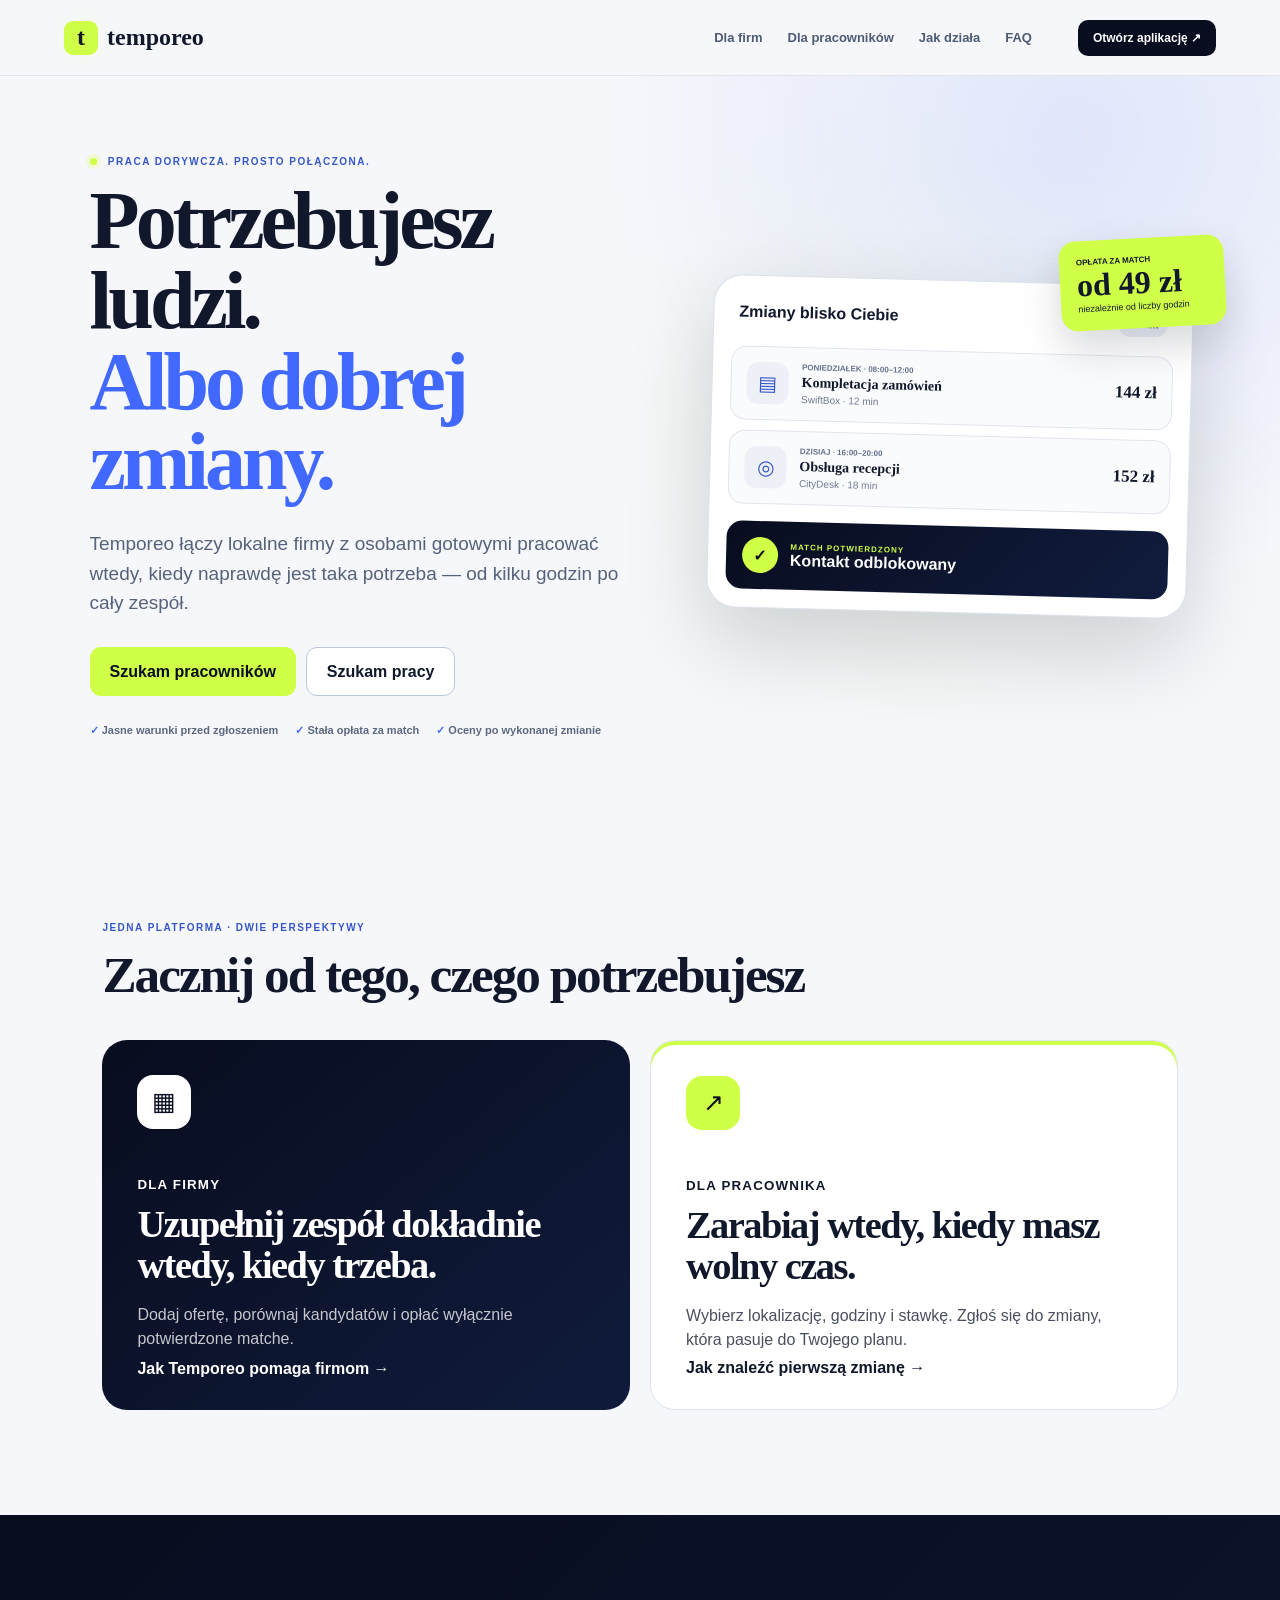
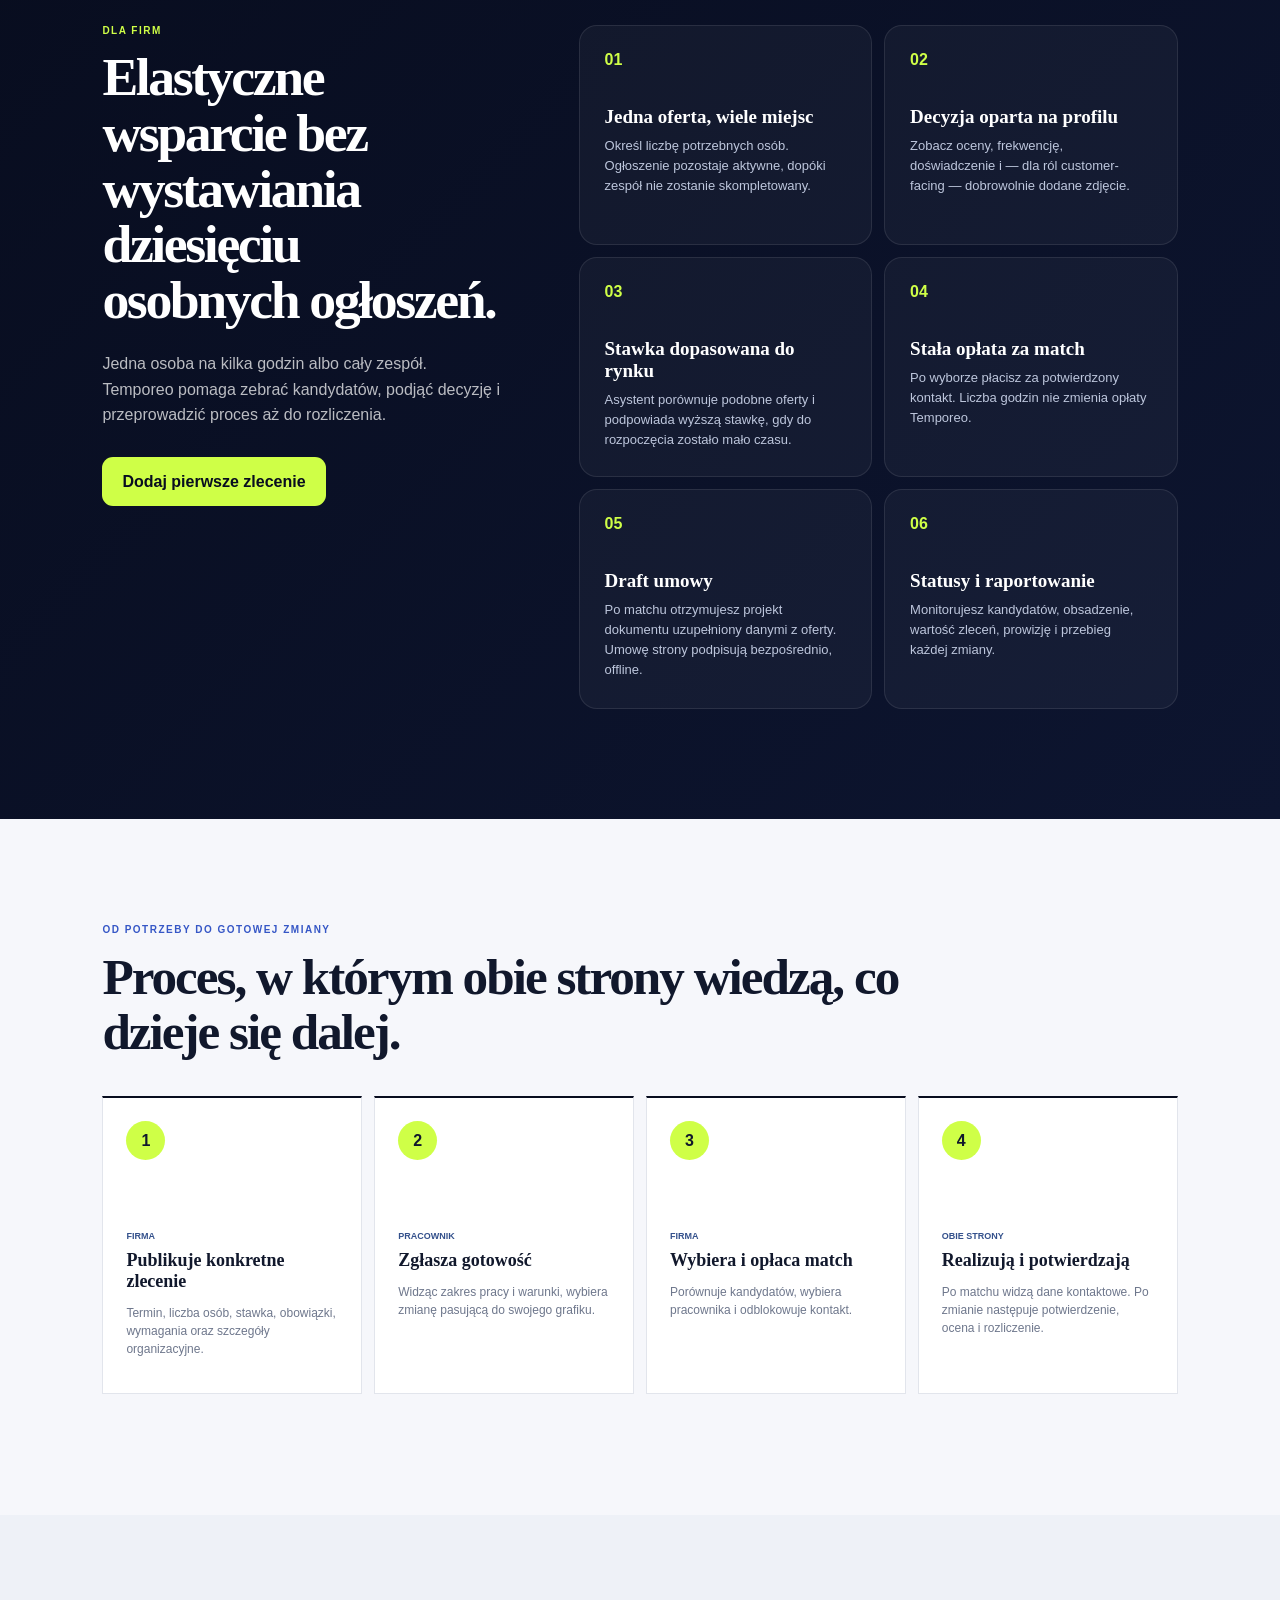
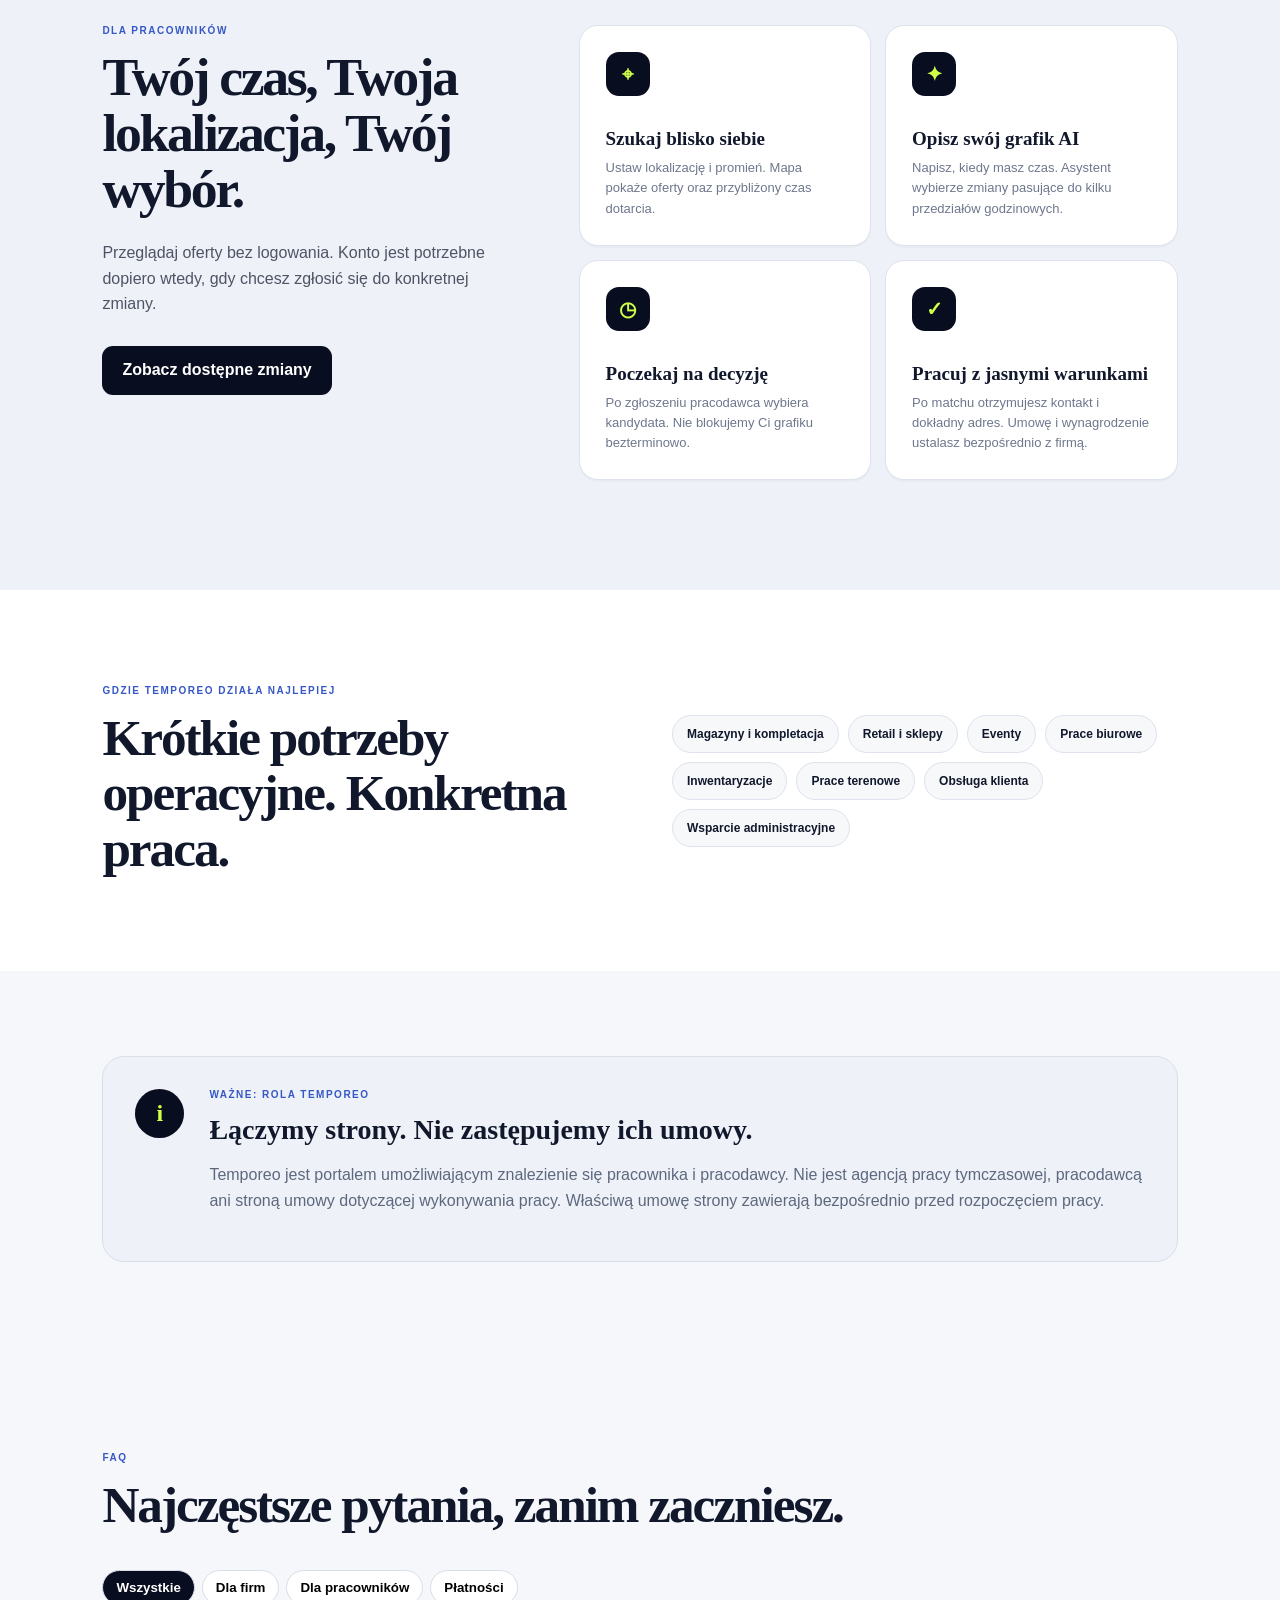
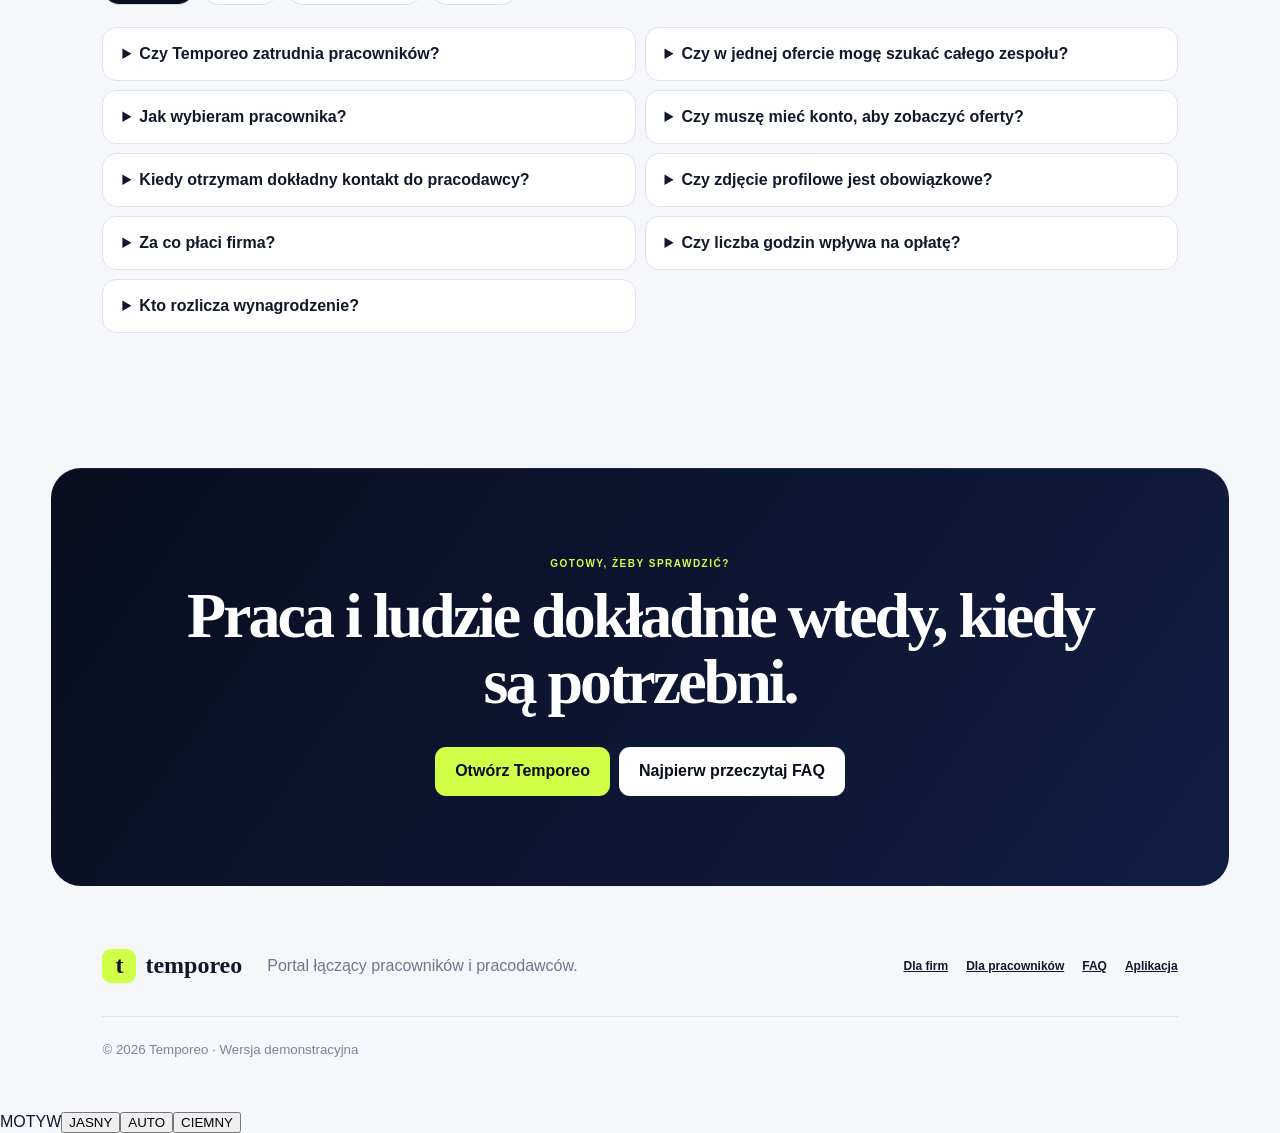
==== commit f91e340d: "Align marketing page with Temporeo product design" ====
--- a/marketing.html
+++ b/marketing.html
@@ -8,7 +8,7 @@
   <title>Temporeo — elastyczna praca i szybkie wsparcie dla firm</title>
   <link rel="preconnect" href="https://fonts.googleapis.com">
   <link rel="preconnect" href="https://fonts.gstatic.com" crossorigin>
-  <link href="https://fonts.googleapis.com/css2?family=DM+Sans:wght@400;500;600;700&family=Manrope:wght@600;700;800&display=swap" rel="stylesheet">
+  <link href="https://fonts.googleapis.com/css2?family=Archivo:wght@400;500;600;700;800;900&family=IBM+Plex+Mono:wght@500;600;700&display=swap" rel="stylesheet">
   <link rel="stylesheet" href="marketing.css">
 </head>
 <body>
@@ -112,6 +112,7 @@
   <script>
     document.querySelectorAll('[data-faq]').forEach(button=>button.addEventListener('click',()=>{document.querySelectorAll('[data-faq]').forEach(item=>item.classList.toggle('active',item===button));document.querySelectorAll('.faq-list details').forEach(item=>item.hidden=button.dataset.faq!=='all'&&item.dataset.category!==button.dataset.faq)}));
   </script>
+  <script src="theme.js?v=theme-v3"></script>
 </body>
 </html>
 
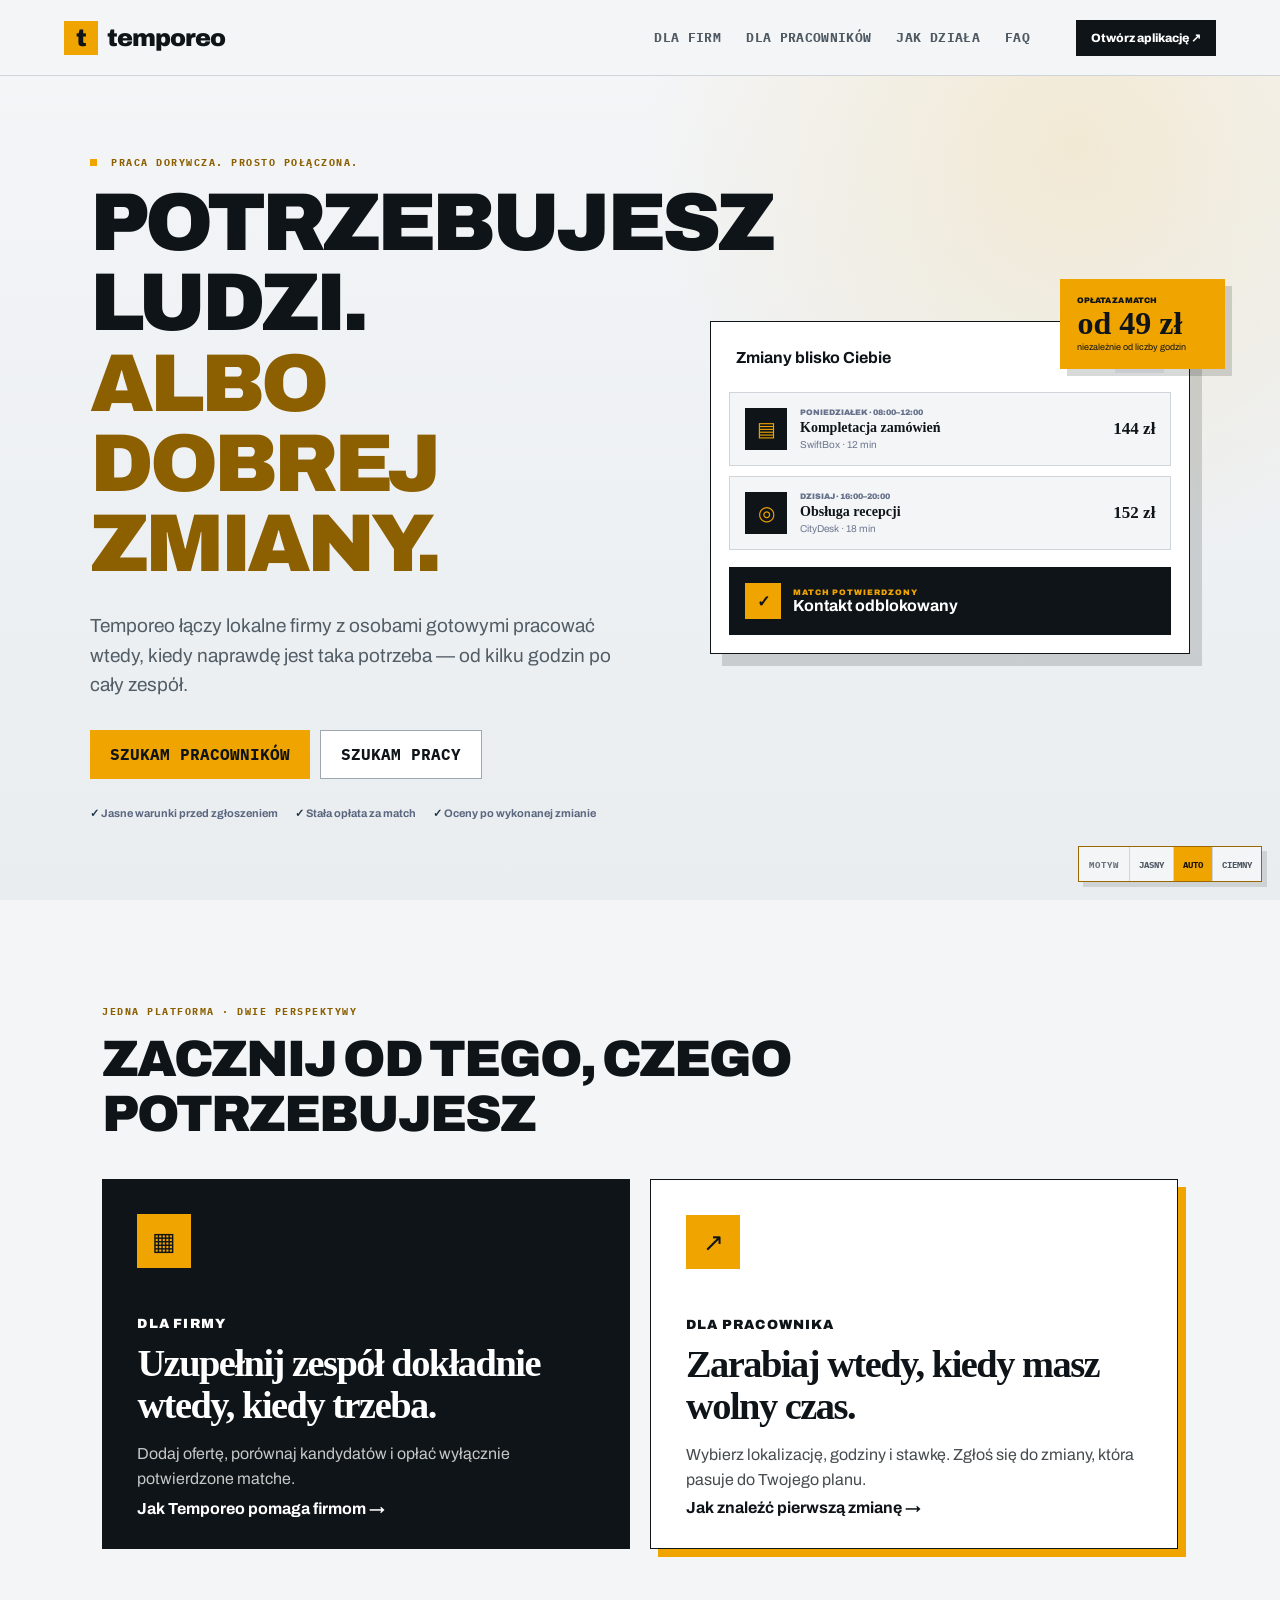
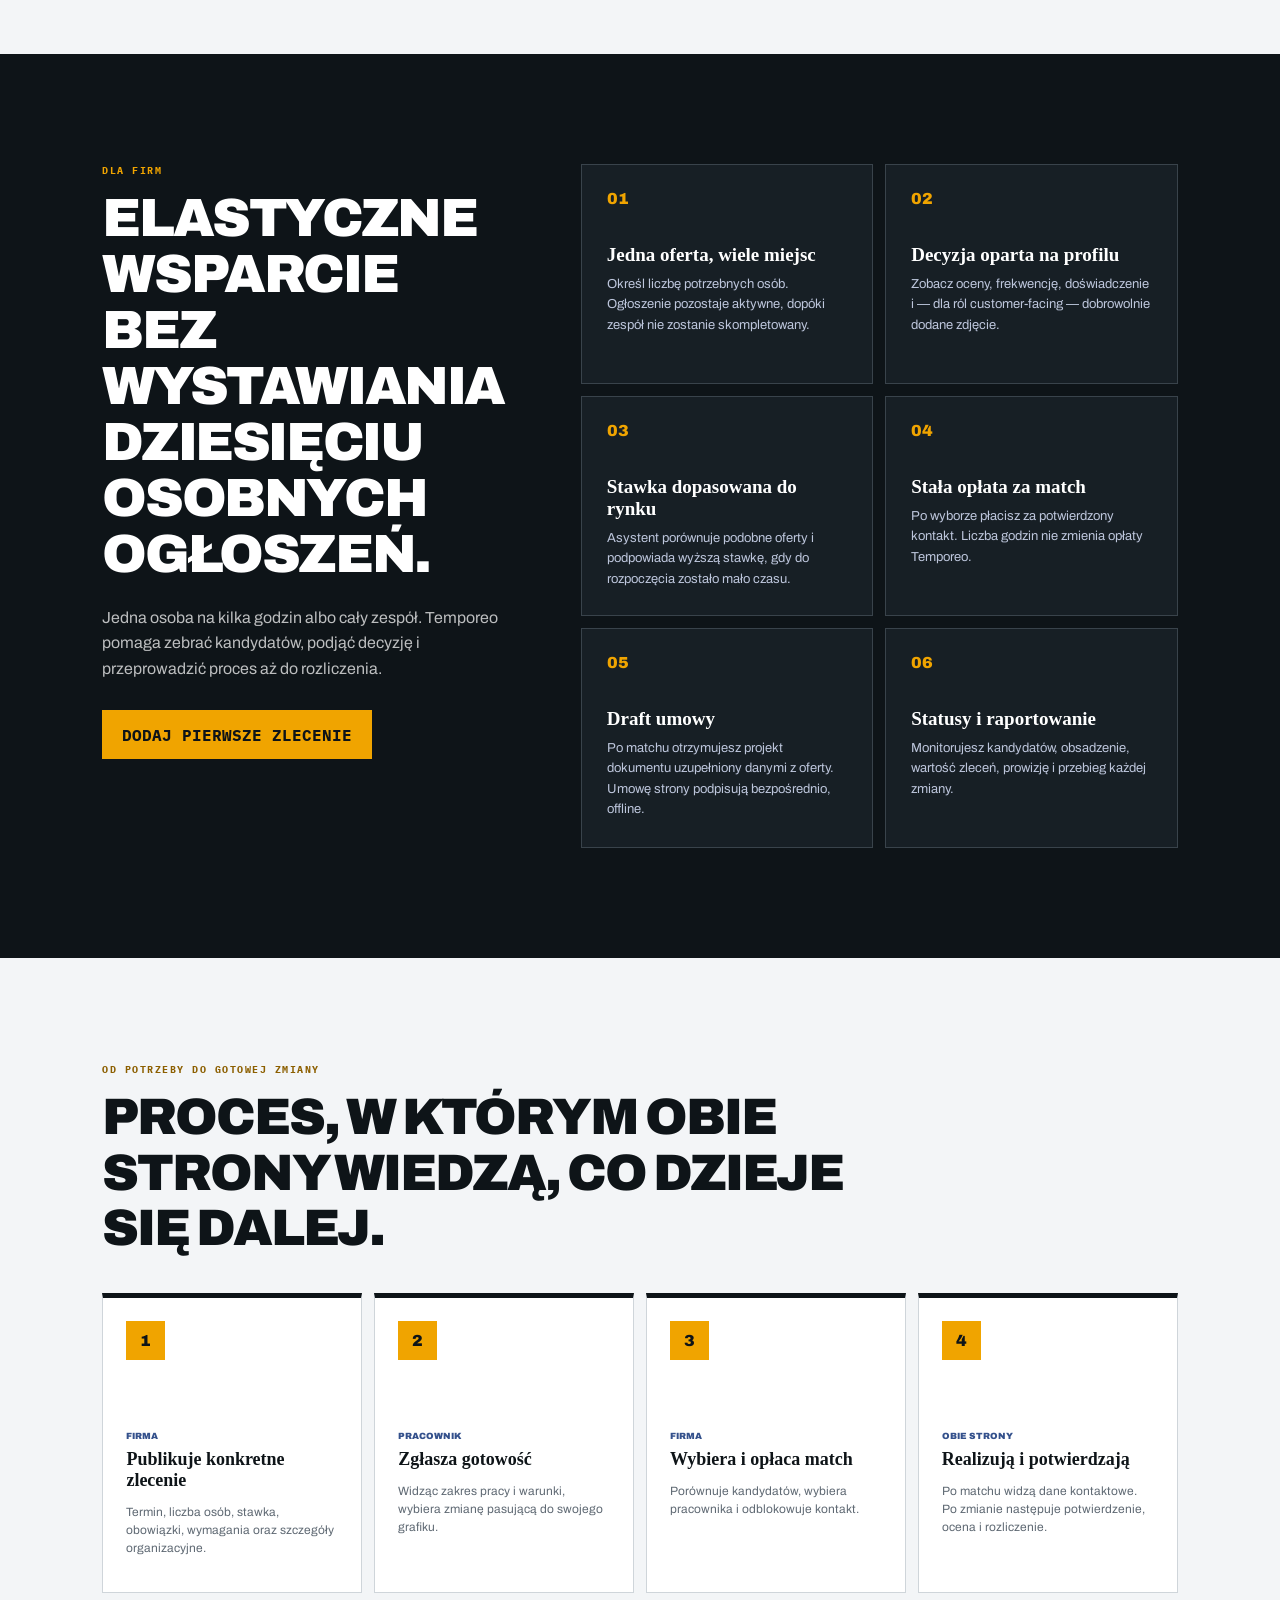
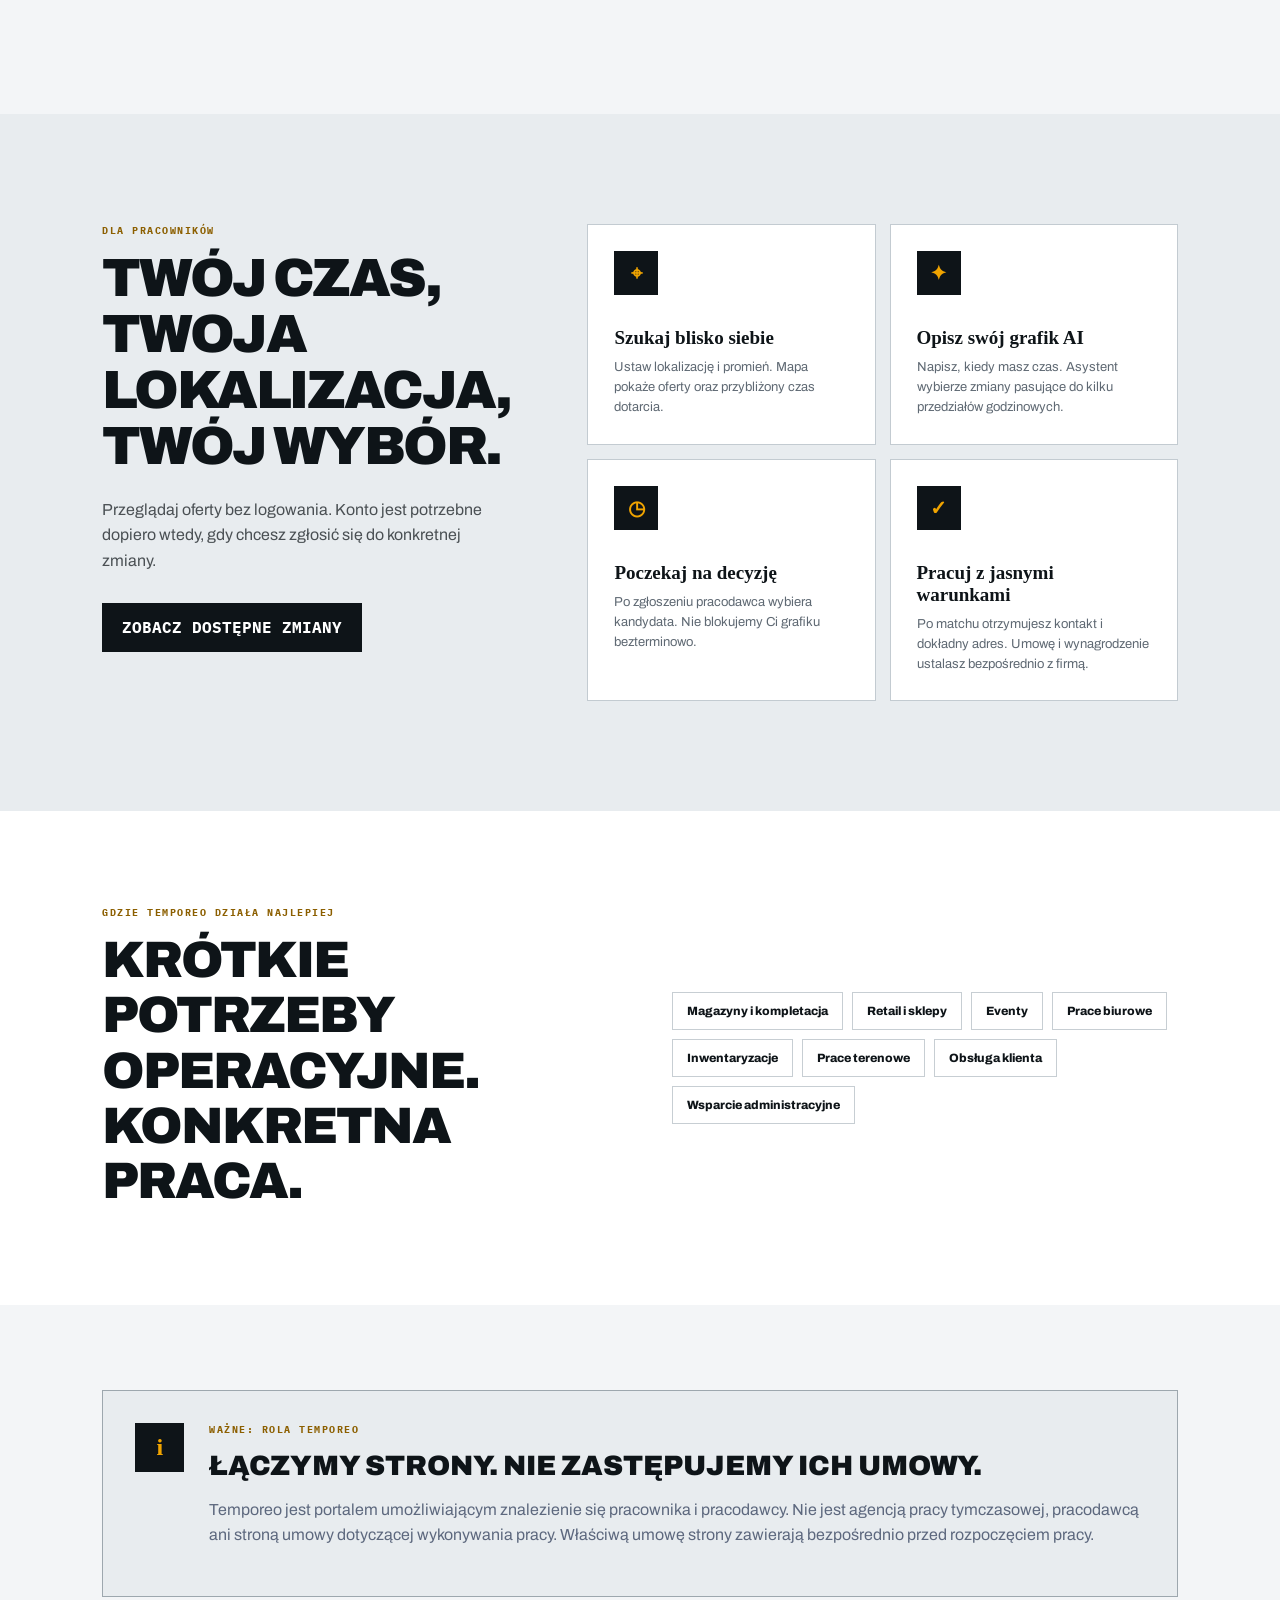
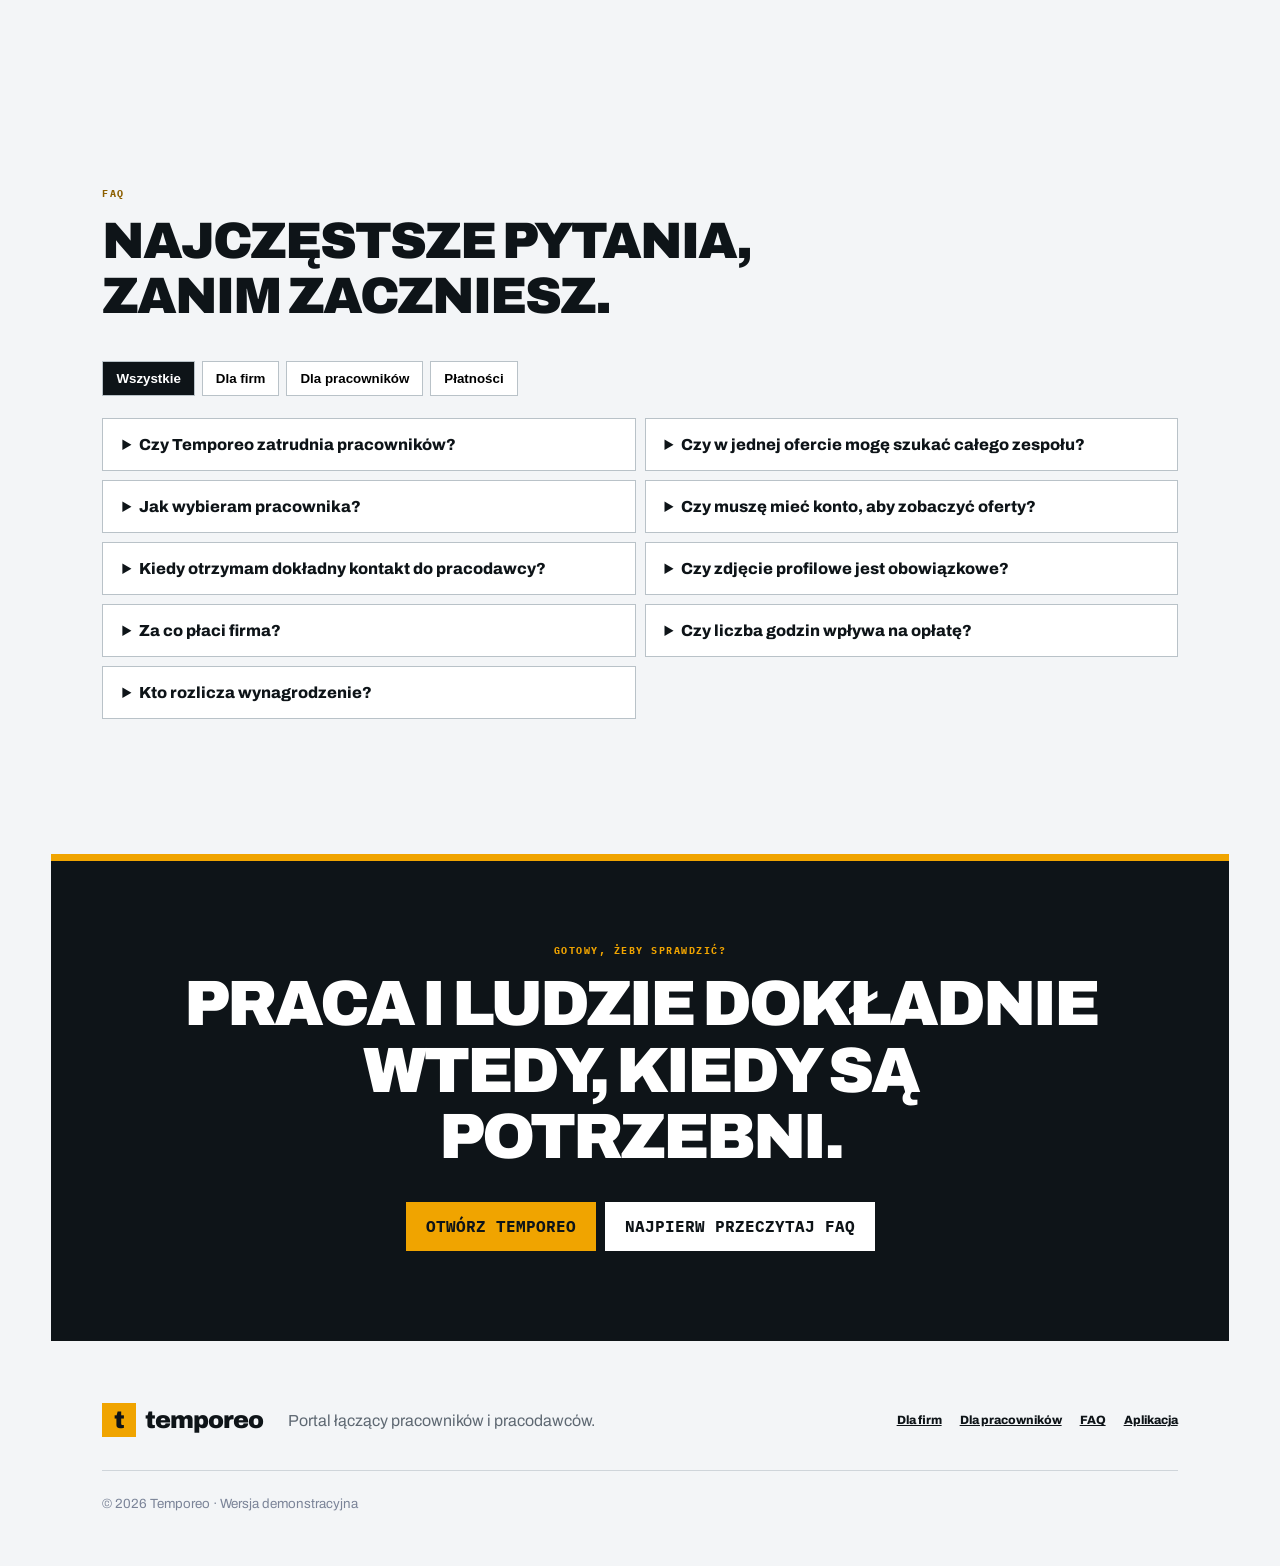
==== commit 37c3a69f: "Refresh unified marketing styles" ====
--- a/marketing.html
+++ b/marketing.html
@@ -9,7 +9,7 @@
   <link rel="preconnect" href="https://fonts.googleapis.com">
   <link rel="preconnect" href="https://fonts.gstatic.com" crossorigin>
   <link href="https://fonts.googleapis.com/css2?family=Archivo:wght@400;500;600;700;800;900&family=IBM+Plex+Mono:wght@500;600;700&display=swap" rel="stylesheet">
-  <link rel="stylesheet" href="marketing.css">
+  <link rel="stylesheet" href="marketing.css?v=product-system-v4">
 </head>
 <body>
   <header class="m-nav">
--- a/marketing.css
+++ b/marketing.css
@@ -2,9 +2,13 @@
 @media(max-width:900px){.m-nav nav{display:none}.m-nav .nav-cta{margin-left:auto}.m-hero{grid-template-columns:1fr;min-height:auto;padding-top:65px}.hero-product{margin:50px auto 0;width:min(570px,94%)}.navy-section,.worker-section{grid-template-columns:1fr}.audience-intro{position:static}.process-list{grid-template-columns:1fr 1fr}.scope-section{grid-template-columns:1fr}.faq-list{grid-template-columns:1fr}}
 @media(max-width:600px){.m-nav{height:66px;padding:0 15px}.m-brand{font-size:20px}.nav-cta{font-size:0;padding:10px}.nav-cta:before{content:'Aplikacja';font-size:11px}.m-hero,.role-choice,.audience-section,.process-section,.faq-section{padding-left:17px;padding-right:17px}.m-hero{padding-top:50px}.hero-copy h1{font-size:45px;letter-spacing:-2.6px}.hero-lead{font-size:16px}.hero-actions{display:grid}.hero-proof{display:grid}.floating-stat{right:-8px;top:-28px}.role-grid,.benefit-grid,.worker-steps,.process-list{grid-template-columns:1fr}.role-card{min-height:390px;padding:27px}.role-card b{left:27px}.benefit-grid article{min-height:190px}.process-list li{min-height:240px}.scope-section{padding:72px 17px}.role-note{grid-template-columns:1fr;margin:65px 17px;padding:24px}.faq-tabs{overflow:auto}.final-cta{margin:15px 10px 0;padding:65px 17px}.final-cta h2{font-size:39px;letter-spacing:-2px}.final-cta>div{display:grid}.final-cta .cta{width:100%}footer{grid-template-columns:1fr;padding:42px 20px}footer>div{flex-wrap:wrap}footer small{grid-column:1}}
 
-/* Premium Tech — Midnight Intelligence */
-:root{--navy:#080d1f;--navy2:#0d1530;--blue:#4169ff;--lime:#cfff47;--paper:#f6f7fb;--line:#dde2ec;--muted:#6e778c;--white:#fff}body{background:var(--paper);color:#11182c}.m-nav{background:rgba(246,247,251,.91);border-bottom-color:rgba(8,13,31,.075)}.m-brand span{border-radius:9px;box-shadow:0 0 22px rgba(207,255,71,.13)}.nav-cta{background:var(--navy)}.m-nav nav a:hover{color:var(--blue)}
-.m-hero{background:radial-gradient(circle at 84% 8%,rgba(65,105,255,.12),transparent 29rem),radial-gradient(circle at 71% 50%,rgba(207,255,71,.07),transparent 22rem)}.hero-copy h1 em{color:var(--blue)}.hero-product .phone-card{border-color:#dce1eb;box-shadow:0 35px 85px rgba(8,13,31,.16)}.phone-card article{border-color:#e1e5ed;background:#fafbfc}.phone-card article>i{background:#edf0f7;color:#3657c6}.match-card{background:linear-gradient(135deg,#080d1f,#111c3e)}.floating-stat{background:var(--lime);box-shadow:0 18px 40px rgba(8,13,31,.16)}
-.role-card.company{background:linear-gradient(140deg,#080d1f,#101b3c)}.role-card.worker{background:white;border:1px solid #dfe3ec;box-shadow:inset 0 4px 0 var(--lime)}.role-card.worker .role-icon{background:var(--lime)}.navy-section{background:linear-gradient(135deg,#080d1f,#0d1530)}.benefit-grid article{background:rgba(255,255,255,.038);border-color:rgba(255,255,255,.095)}.process-list li{border-top:2px solid var(--navy);border-left:1px solid #e2e5ec;border-right:1px solid #e2e5ec;border-bottom:1px solid #e2e5ec}.worker-section{background:#eef1f7}.worker-steps article{border-color:#dde2ec;box-shadow:0 2px 0 rgba(8,13,31,.025)}.worker-steps b{background:var(--navy)}.scope-tags span{background:#f7f8fa;border-color:#dde2ec}.role-note{background:#eef1f7;border-color:#d9dfea}.faq-list details{border-color:#dde2ec}.faq-tabs button.active{background:var(--navy)}.final-cta{background:linear-gradient(125deg,#080d1f,#111e43);box-shadow:inset 0 1px 0 rgba(255,255,255,.08)}
-.cta.lime{background:var(--lime);box-shadow:none}.cta.navy{background:var(--navy)}.kicker{color:#3657c6}
-
+/* Temporeo product system — shared with the application. */
+:root{--navy:#0e1418;--navy2:#171f25;--blue:#193245;--lime:#f0a400;--paper:#f3f5f7;--line:#cfd5da;--muted:#5f6973;--white:#fff}
+body{background:var(--paper);color:#0e1418;font-family:'Archivo','Helvetica Neue',Arial,sans-serif}
+.m-nav{background:rgba(243,245,247,.96);border-bottom:1px solid #cfd5da;backdrop-filter:none}.m-brand{font-family:'Archivo',sans-serif;font-weight:900;letter-spacing:-1px}.m-brand span,.nav-cta,.cta,.phone-card,.phone-top span,.phone-card article,.phone-card article>i,.match-card,.match-card>span,.floating-stat,.role-card,.role-icon,.benefit-grid article,.process-list li,.process-list li>span,.worker-steps article,.worker-steps b,.scope-tags span,.role-note,.role-note>span,.faq-tabs button,.faq-list details,.final-cta{border-radius:0!important}
+.m-brand span{background:var(--lime);box-shadow:none}.m-nav nav a{font-family:'IBM Plex Mono',monospace;text-transform:uppercase;letter-spacing:.35px;color:#4f5962}.m-nav nav a:hover{color:#8c5f00}.nav-cta,.cta.navy{background:#0e1418}.m-hero{background:radial-gradient(circle at 84% 8%,rgba(240,164,0,.14),transparent 27rem),linear-gradient(180deg,#f3f5f7,#e9edf0)}
+.kicker{font-family:'IBM Plex Mono',monospace;color:#8c5f00}.kicker i{border-radius:0;background:var(--lime);box-shadow:none}.hero-copy h1,.role-choice>h2,.section-head h2,.audience-intro h2,.scope-section h2,.role-note h2,.final-cta h2{font-family:'Archivo',sans-serif;font-weight:900;text-transform:uppercase}.hero-copy h1 em{color:#8c5f00}.hero-lead{color:#525d66}.cta{font-family:'IBM Plex Mono',monospace;text-transform:uppercase}.cta.lime{background:var(--lime);box-shadow:none}.cta.ghost{background:#fff;border-color:#9da7ae}
+.phone-card{border:1px solid #0e1418;box-shadow:12px 12px 0 rgba(14,20,24,.16);transform:none}.phone-card article{background:#f3f5f7;border-color:#cfd5da}.phone-card article>i{background:#0e1418;color:var(--lime)}.match-card{background:#0e1418}.floating-stat{background:var(--lime);box-shadow:7px 7px 0 rgba(14,20,24,.16);transform:none}.role-card.company,.navy-section{background:#0e1418}.role-card.worker{background:#fff;border:1px solid #0e1418;box-shadow:8px 8px 0 var(--lime)}.role-card .role-icon{background:var(--lime)}.benefit-grid article{background:#171f25;border-color:#39434b}.process-list li{border:1px solid #cfd5da;border-top:5px solid #0e1418}.process-list li>span{background:var(--lime)}.worker-section{background:#e8ecef}.worker-steps article{border-color:#c3cbd1}.worker-steps b{background:#0e1418;color:var(--lime)}.scope-tags span{background:#fff;border-color:#c7ced3}.role-note{background:#e8ecef;border-color:#9da7ae}.role-note>span{background:#0e1418;color:var(--lime)}.faq-tabs button,.faq-list details{border-color:#b9c2c8}.faq-tabs button.active{background:#0e1418}.final-cta{background:#0e1418;box-shadow:inset 0 7px 0 var(--lime)}
+.theme-switch{position:fixed;z-index:40;right:18px;bottom:18px;display:flex;align-items:center;border:1px solid #9a6700;background:#f3f5f7;box-shadow:5px 5px 0 rgba(14,20,24,.12)}.theme-switch>span{padding:8px 10px;font:700 9px 'IBM Plex Mono',monospace;letter-spacing:1px;color:#68737d}.theme-switch button{min-height:34px;border:0;border-left:1px solid #cfd5da;border-radius:0;background:transparent;color:#4e5862;padding:0 9px;font:700 9px 'IBM Plex Mono',monospace;cursor:pointer}.theme-switch button.active{background:var(--lime);color:#1a1200}
+html[data-theme="dark"]{--paper:#0e1418;--line:#3a444c;--muted:#a6afb6;--white:#151c21;color-scheme:dark}html[data-theme="dark"] body{background:#0e1418;color:#f1f3f4}html[data-theme="dark"] .m-nav{background:#0e1418;border-color:#39434b}html[data-theme="dark"] .m-nav nav a{color:#c2c9ce}html[data-theme="dark"] .m-hero{background:radial-gradient(circle at 84% 8%,rgba(240,164,0,.12),transparent 27rem),#11181d}html[data-theme="dark"] :is(.phone-card,.phone-card article,.role-card.worker,.process-list li,.worker-steps article,.scope-section,.scope-tags span,.role-note,.faq-tabs button,.faq-list details,.theme-switch){background:#151c21;color:#f1f3f4;border-color:#3a444c}html[data-theme="dark"] .worker-section{background:#11181d}html[data-theme="dark"] .hero-lead,html[data-theme="dark"] .hero-proof,html[data-theme="dark"] .process-list p,html[data-theme="dark"] .worker-steps p,html[data-theme="dark"] .faq-list p,html[data-theme="dark"] footer p{color:#a6afb6}html[data-theme="dark"] .role-card.worker{box-shadow:8px 8px 0 #6e4b00}html[data-theme="dark"] .theme-switch button{color:#d9dfe3;border-color:#3a444c}html[data-theme="dark"] .theme-switch button.active{color:#1a1200}
+@media(max-width:600px){.theme-switch{right:10px;bottom:10px}.theme-switch>span{display:none}.m-hero{padding-top:42px}.hero-copy h1{font-size:42px}.phone-card{box-shadow:7px 7px 0 rgba(14,20,24,.16)}.role-card.worker{box-shadow:6px 6px 0 var(--lime)}}
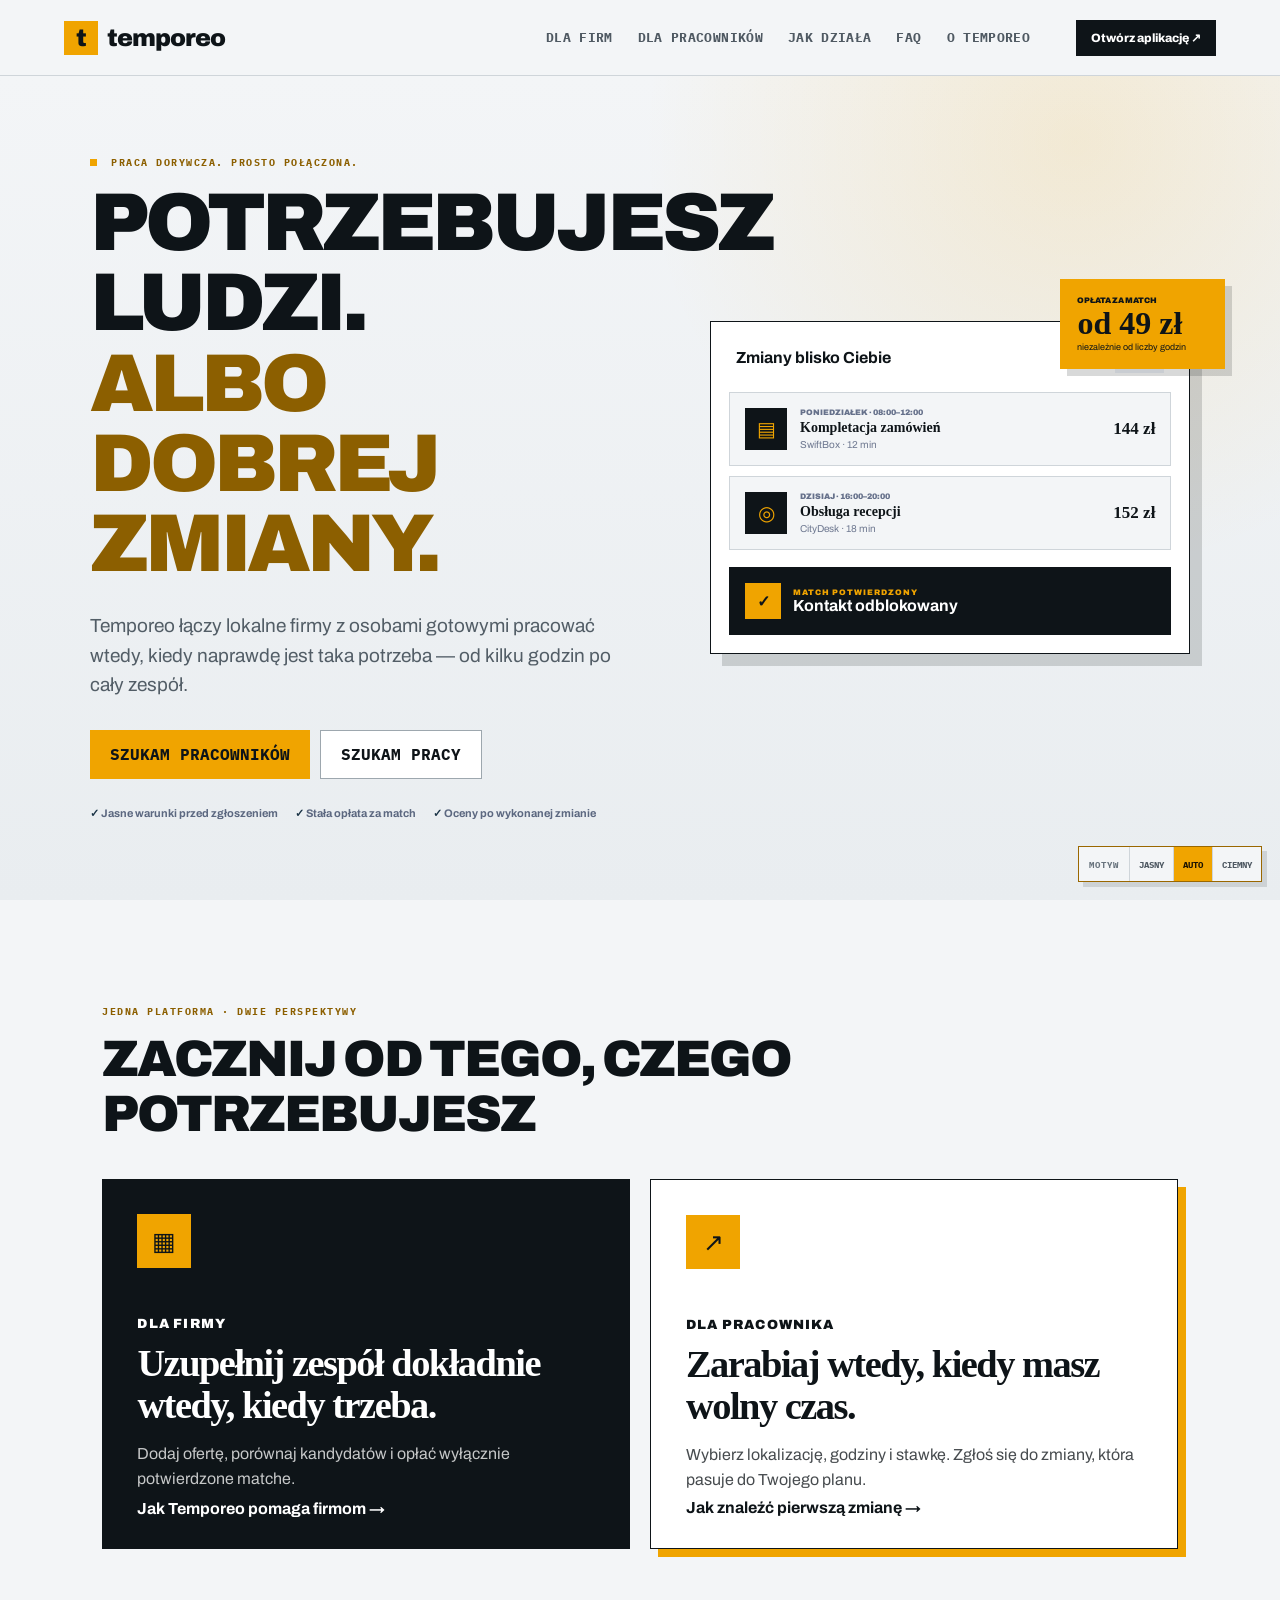
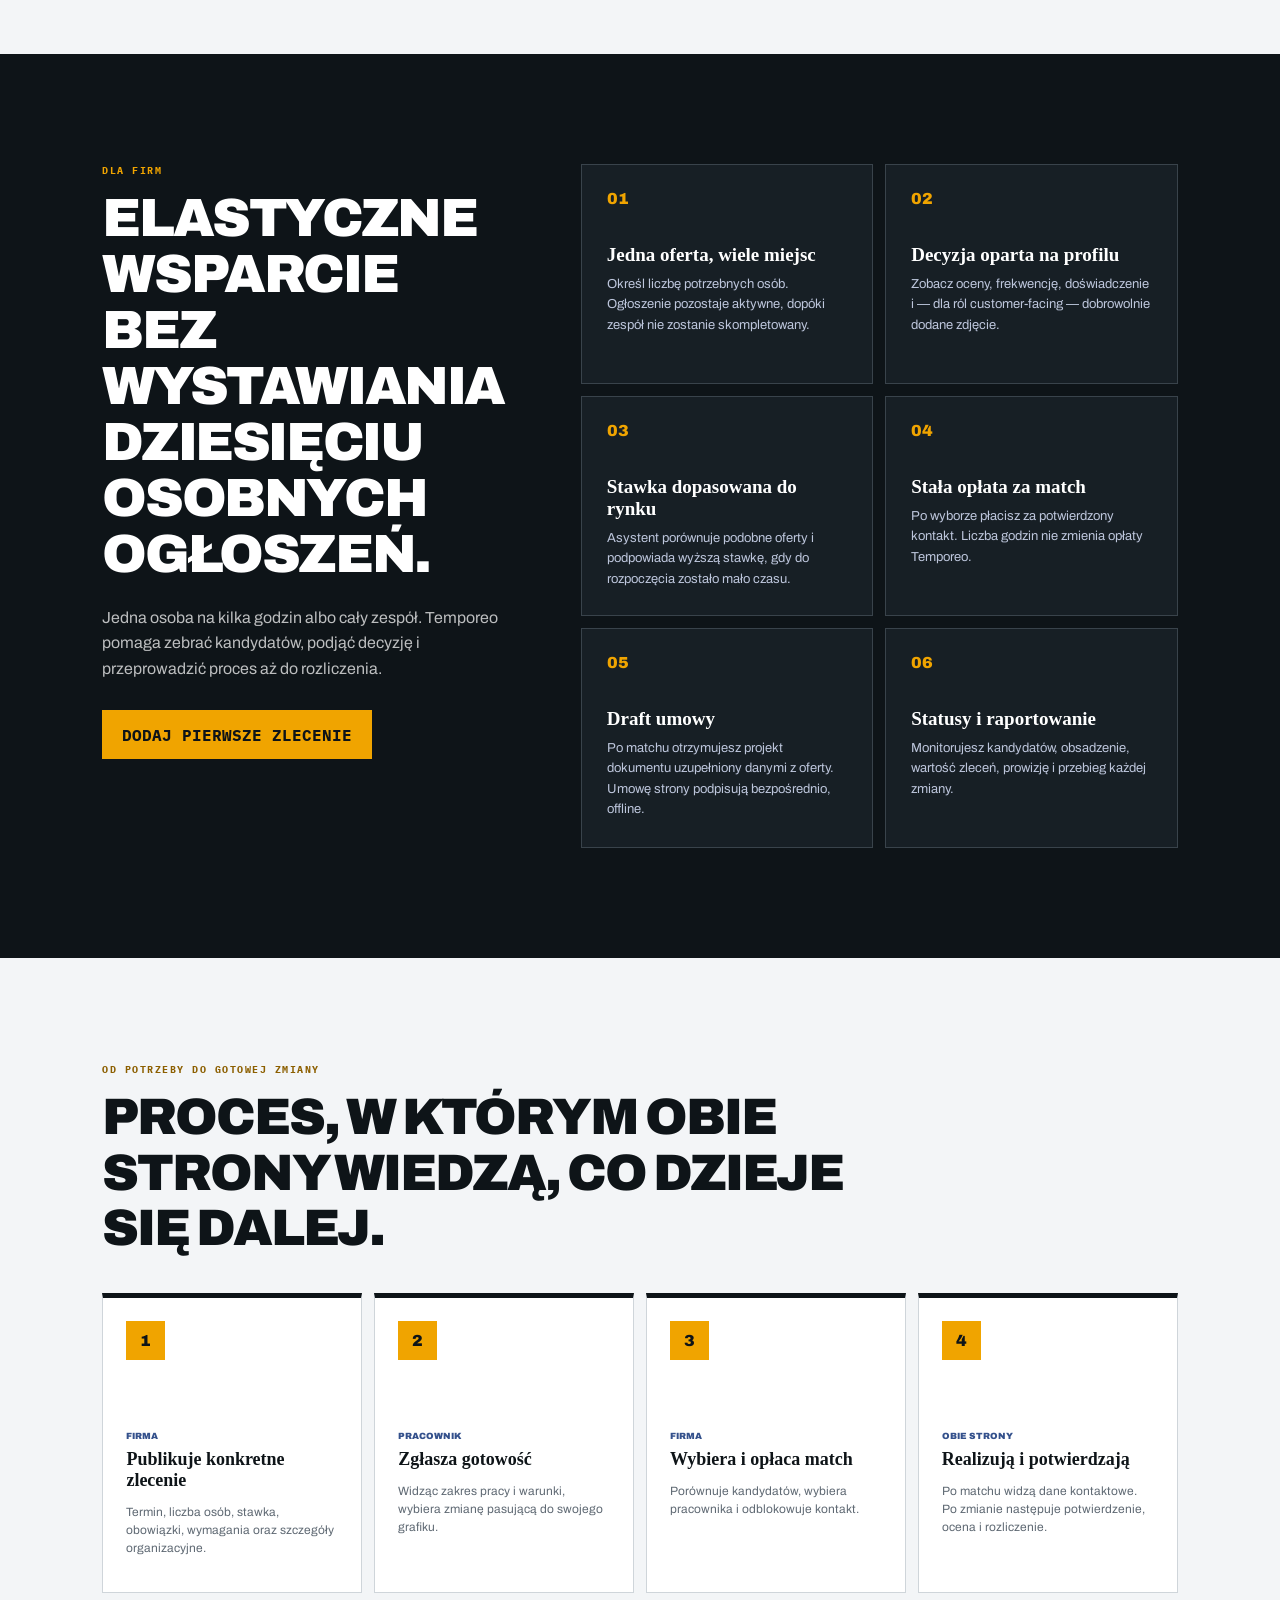
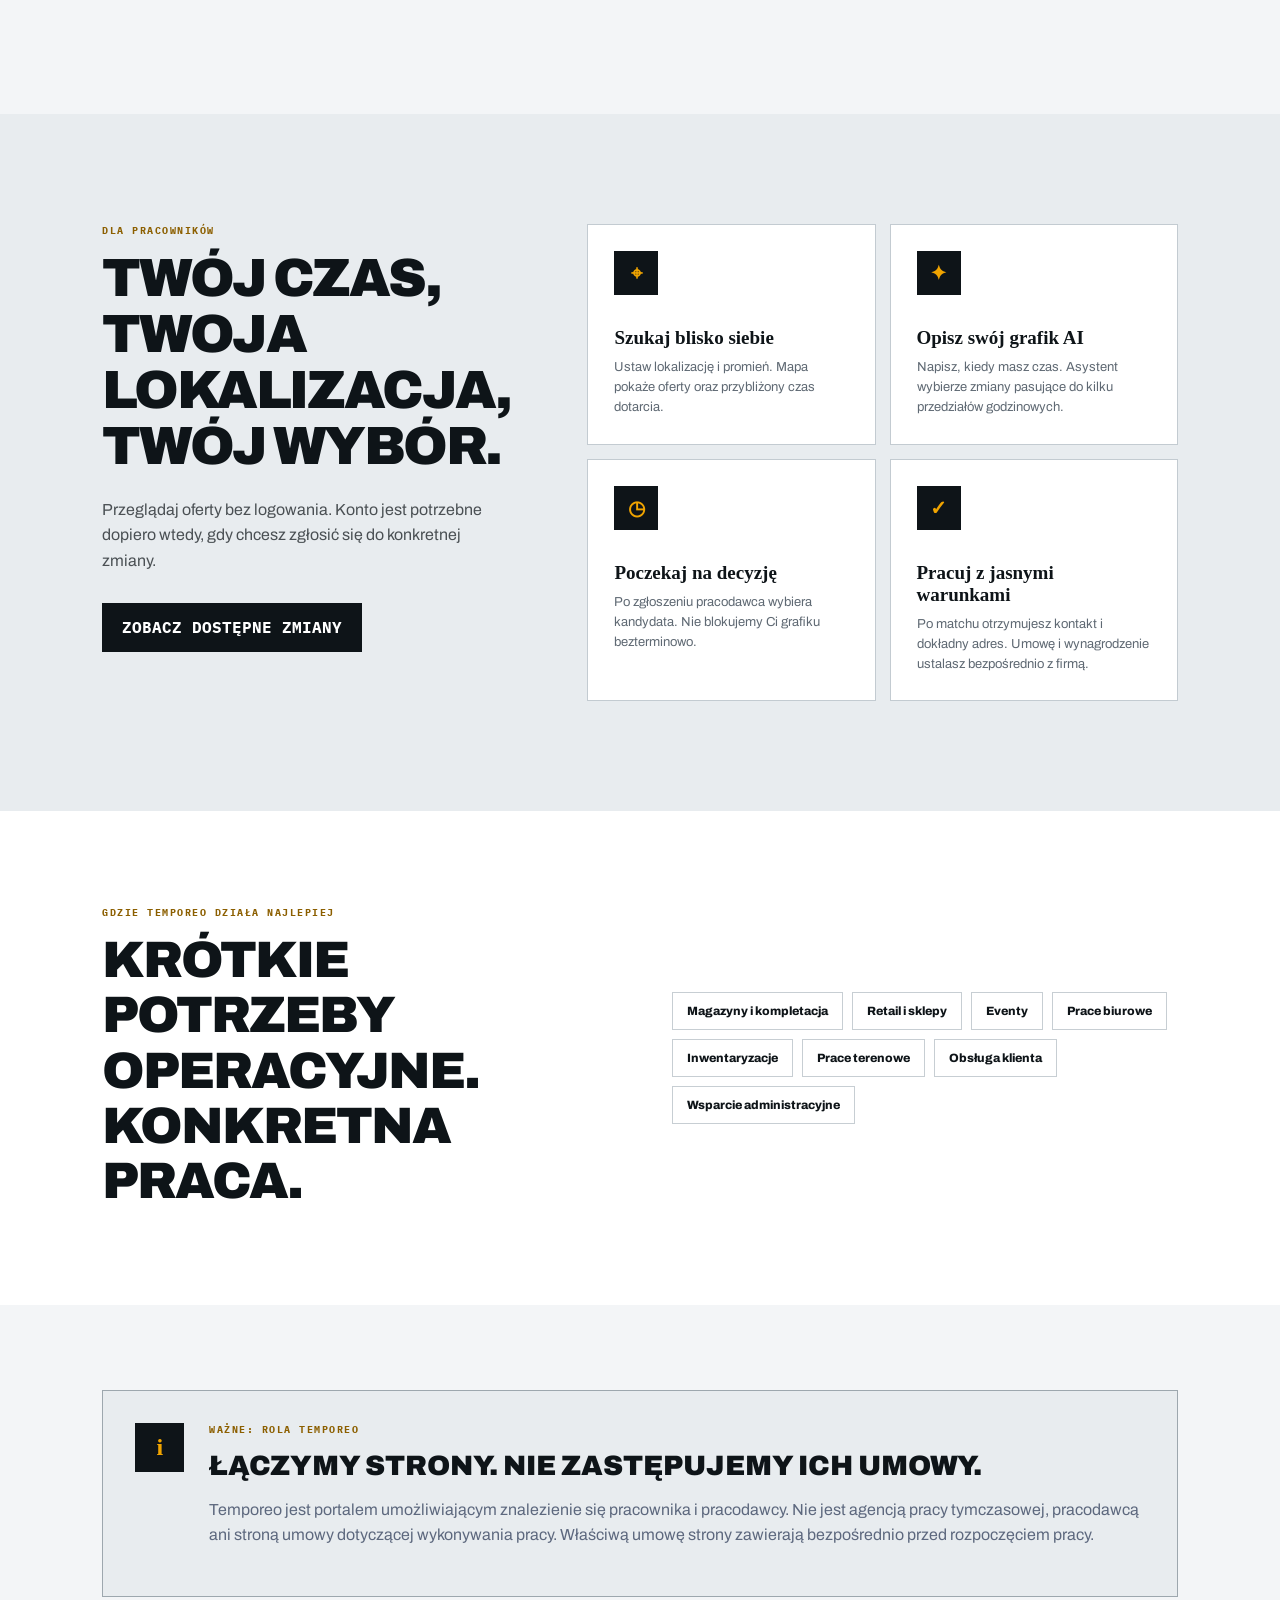
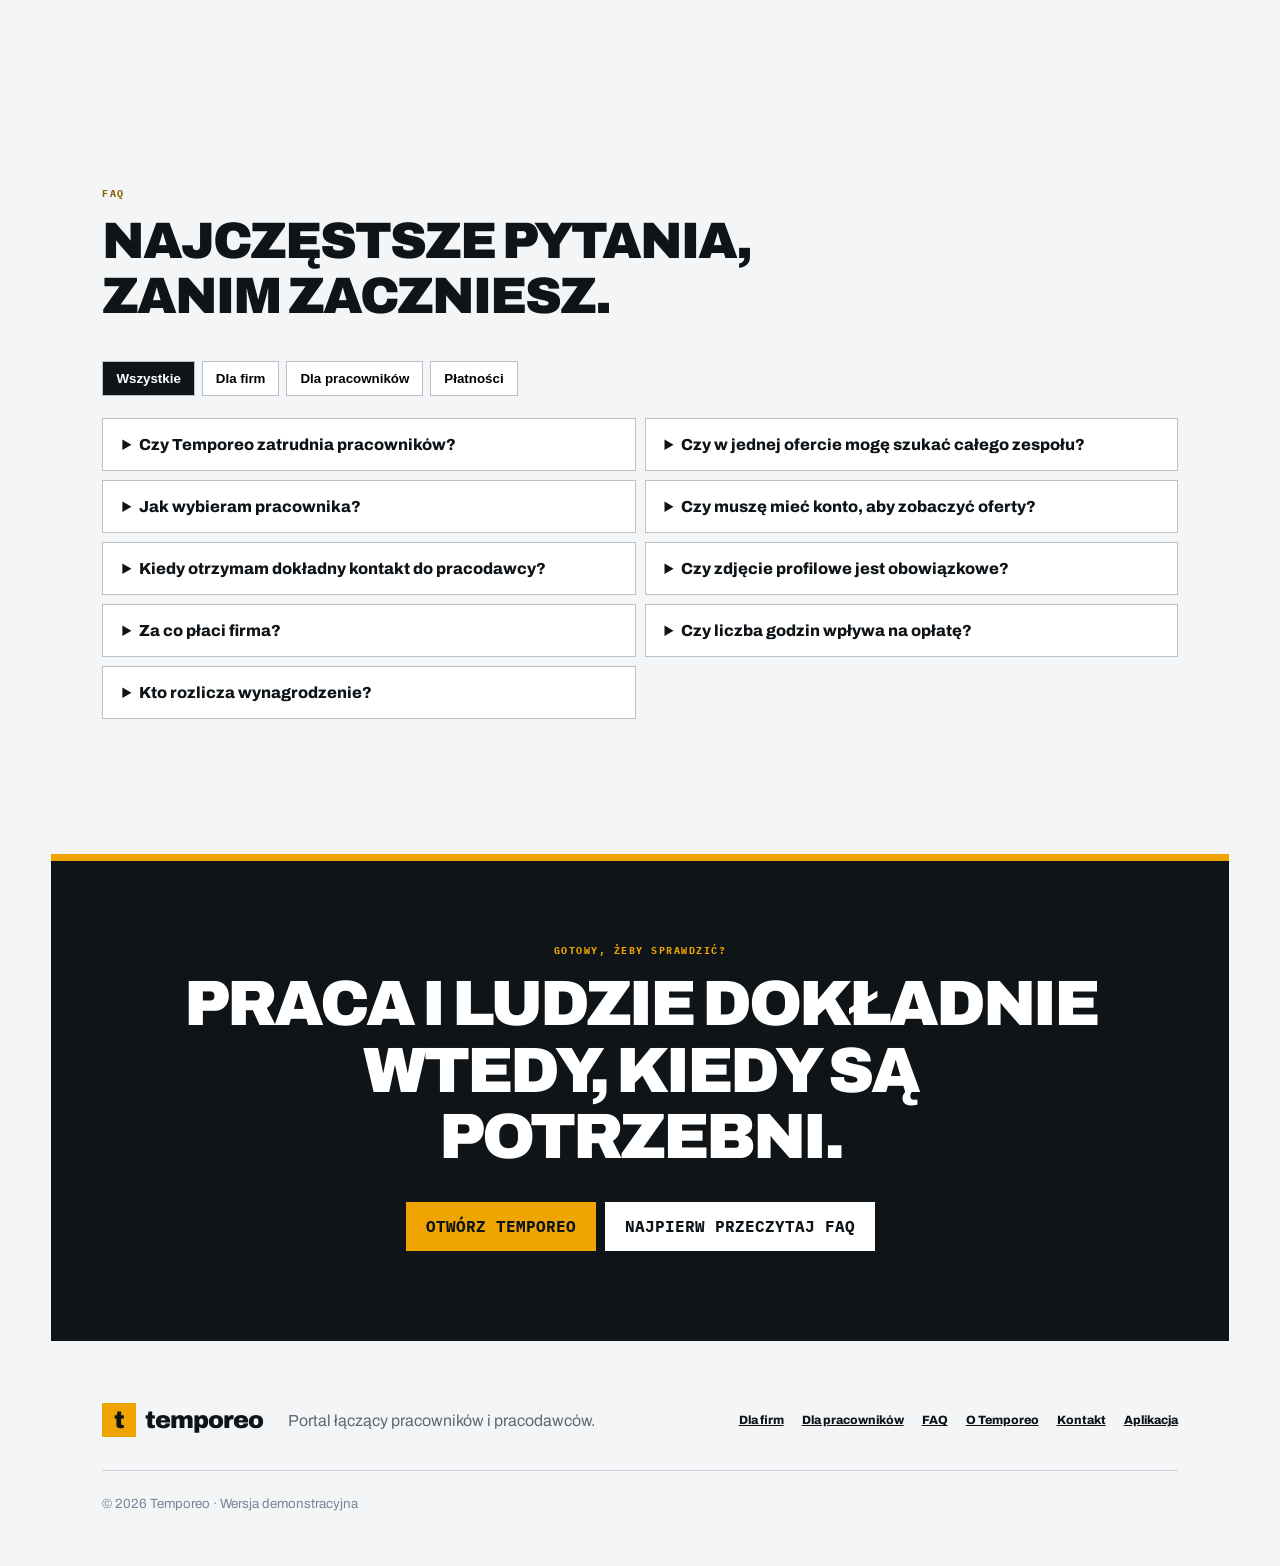
==== commit 56479014: "Link and style About Temporeo page (marketing.html)" ====
--- a/marketing.html
+++ b/marketing.html
@@ -15,7 +15,7 @@
   <header class="m-nav">
     <a class="m-brand" href="#top"><span>t</span>temporeo</a>
     <nav aria-label="Nawigacja strony">
-      <a href="#firmy">Dla firm</a><a href="#pracownicy">Dla pracowników</a><a href="#jak-dziala">Jak działa</a><a href="#faq">FAQ</a>
+      <a href="#firmy">Dla firm</a><a href="#pracownicy">Dla pracowników</a><a href="#jak-dziala">Jak działa</a><a href="#faq">FAQ</a><a href="about.html">O Temporeo</a>
     </nav>
     <a class="nav-cta" href="index.html">Otwórz aplikację <span>↗</span></a>
   </header>
@@ -108,7 +108,7 @@
     <section class="final-cta"><p class="kicker">GOTOWY, ŻEBY SPRAWDZIĆ?</p><h2>Praca i ludzie dokładnie wtedy, kiedy są potrzebni.</h2><div><a class="cta lime" href="index.html">Otwórz Temporeo</a><a class="cta light" href="#faq">Najpierw przeczytaj FAQ</a></div></section>
   </main>
 
-  <footer><a class="m-brand" href="#top"><span>t</span>temporeo</a><p>Portal łączący pracowników i pracodawców.</p><div><a href="#firmy">Dla firm</a><a href="#pracownicy">Dla pracowników</a><a href="#faq">FAQ</a><a href="index.html">Aplikacja</a></div><small>© 2026 Temporeo · Wersja demonstracyjna</small></footer>
+  <footer><a class="m-brand" href="#top"><span>t</span>temporeo</a><p>Portal łączący pracowników i pracodawców.</p><div><a href="#firmy">Dla firm</a><a href="#pracownicy">Dla pracowników</a><a href="#faq">FAQ</a><a href="about.html">O Temporeo</a><a href="about.html#kontakt">Kontakt</a><a href="index.html">Aplikacja</a></div><small>© 2026 Temporeo · Wersja demonstracyjna</small></footer>
   <script>
     document.querySelectorAll('[data-faq]').forEach(button=>button.addEventListener('click',()=>{document.querySelectorAll('[data-faq]').forEach(item=>item.classList.toggle('active',item===button));document.querySelectorAll('.faq-list details').forEach(item=>item.hidden=button.dataset.faq!=='all'&&item.dataset.category!==button.dataset.faq)}));
   </script>
